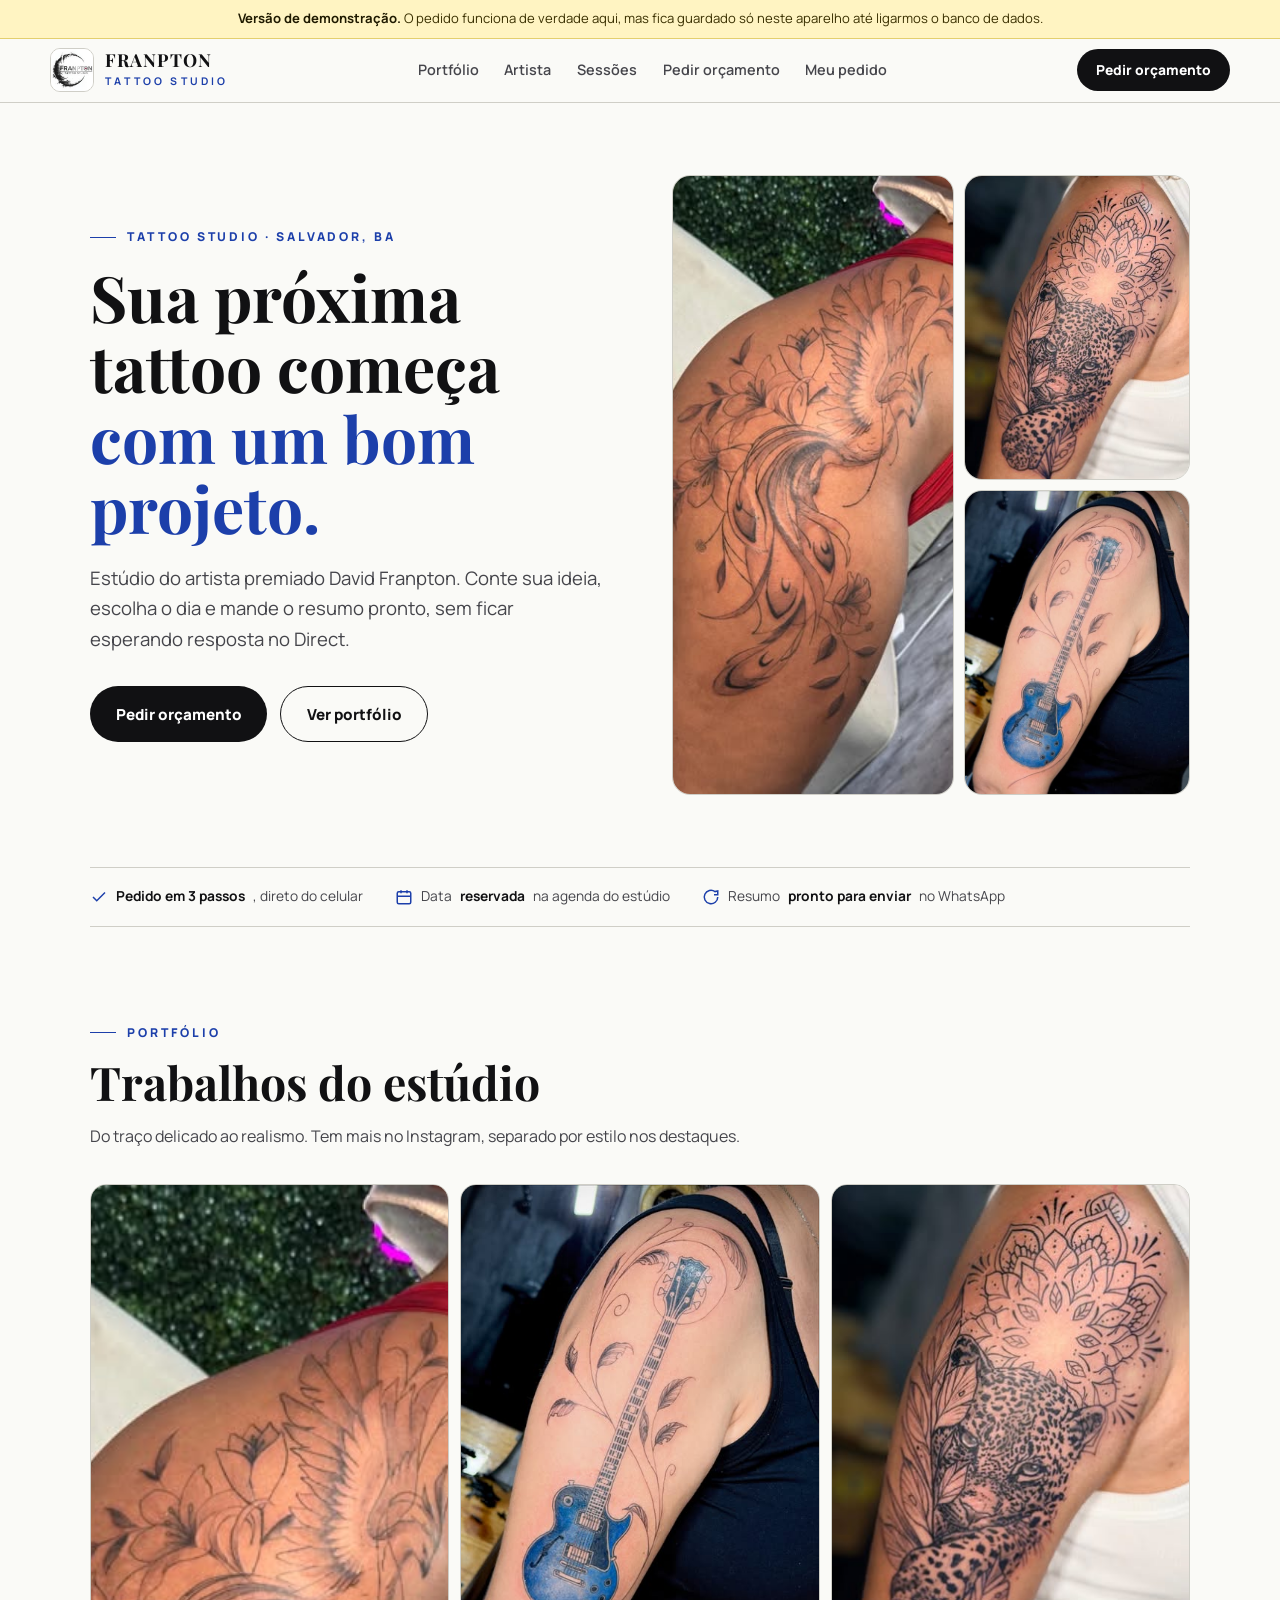
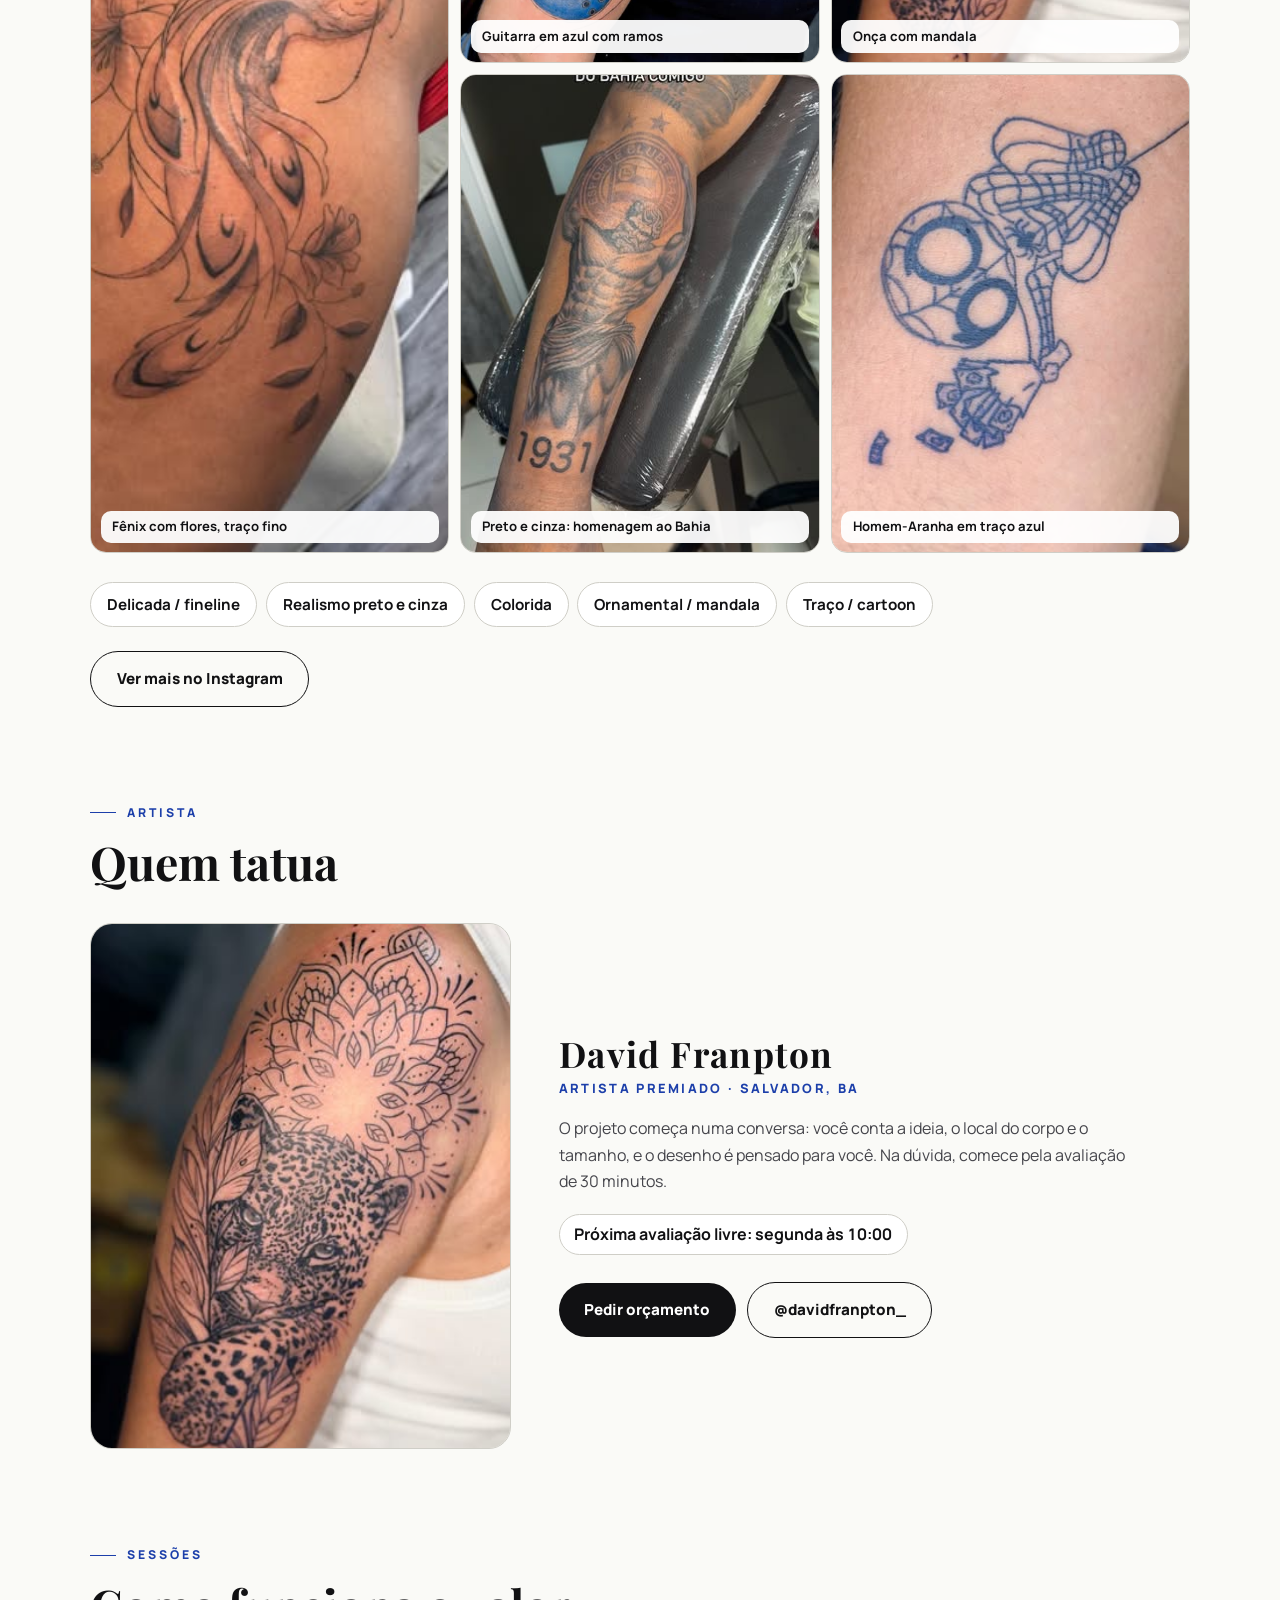
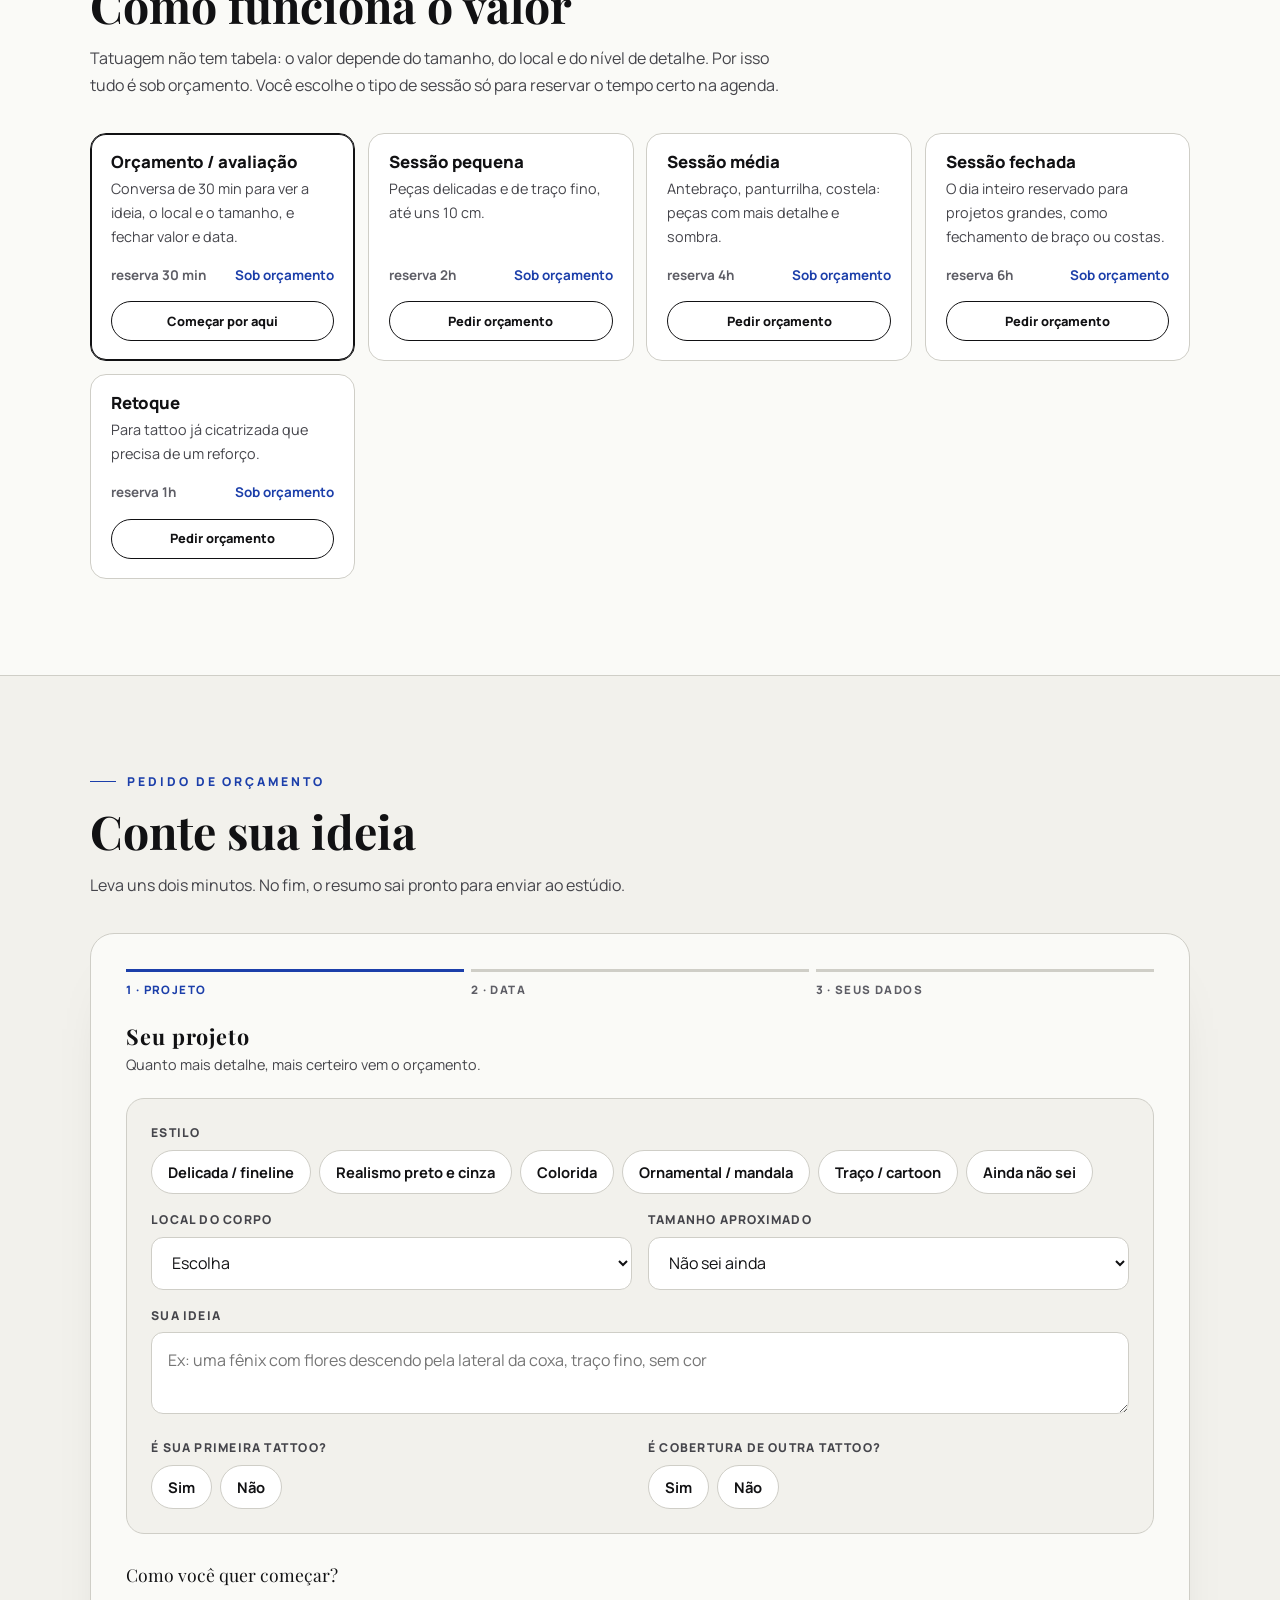
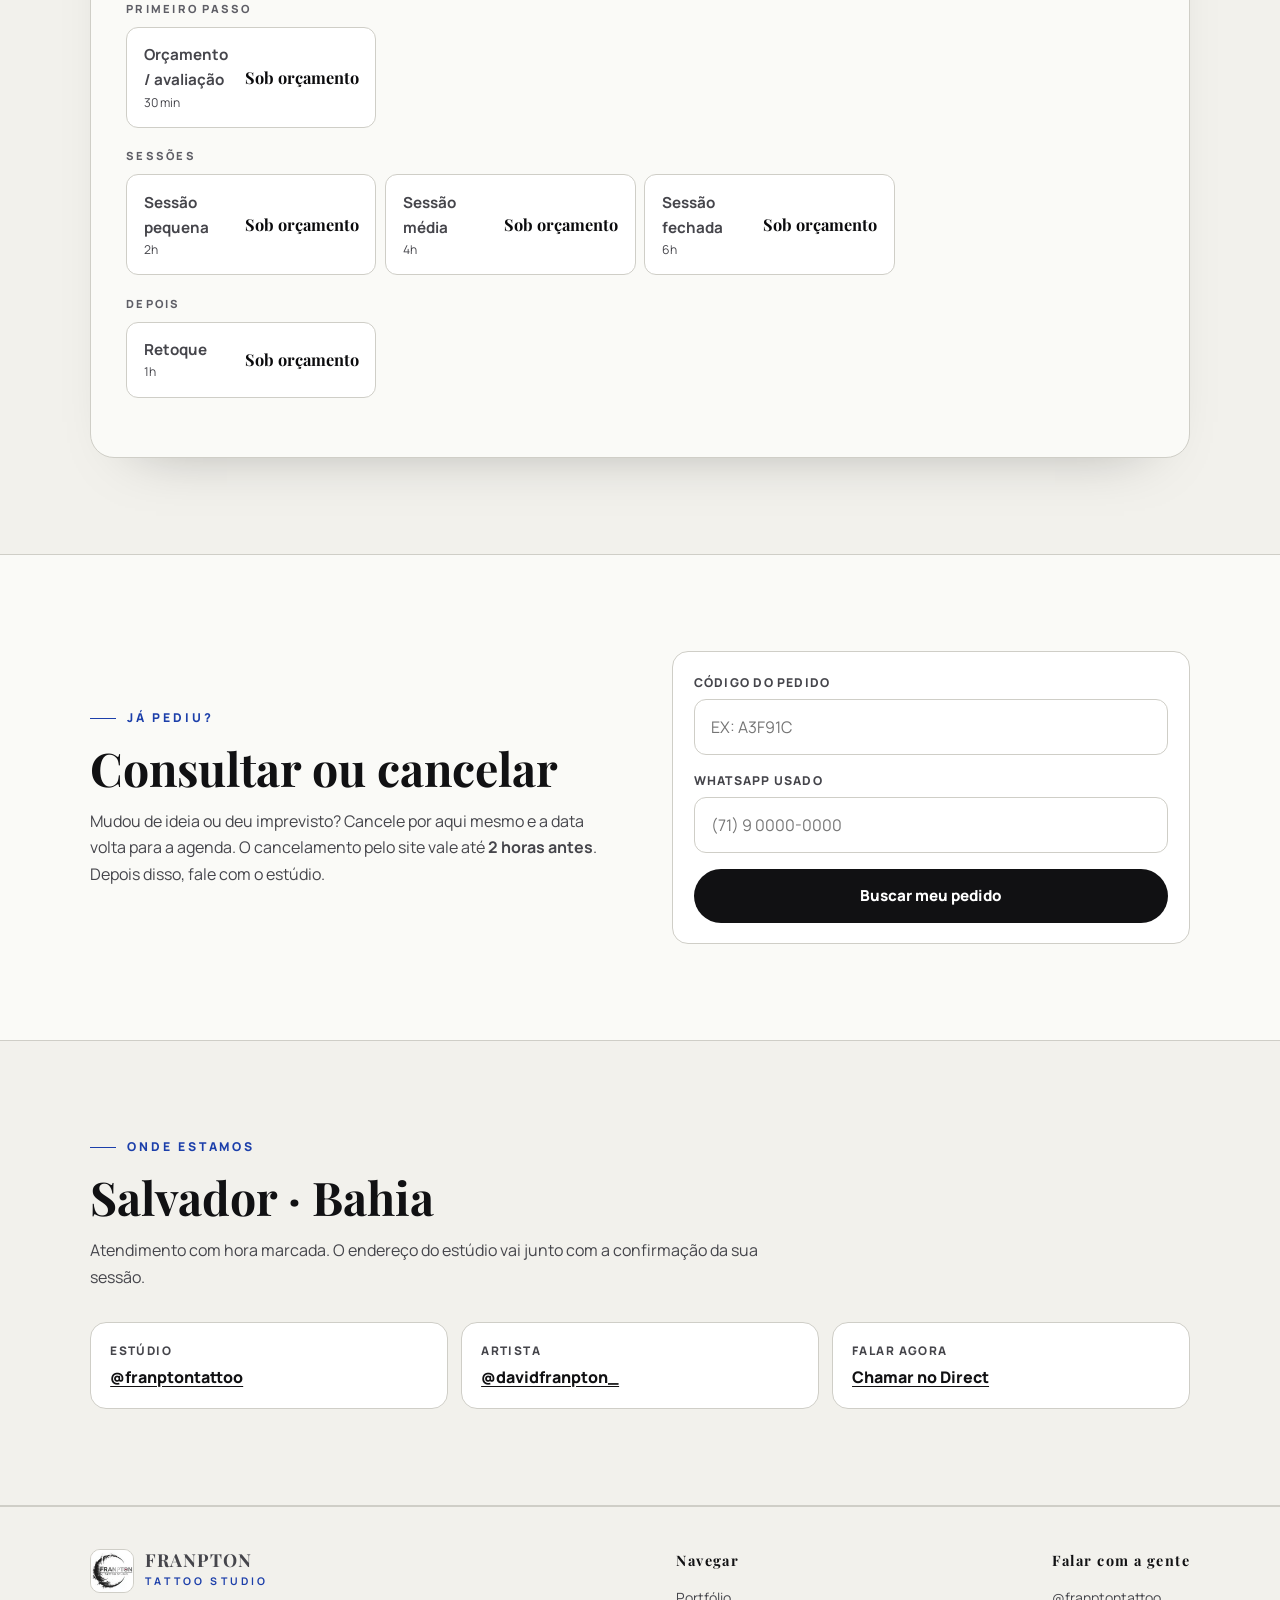
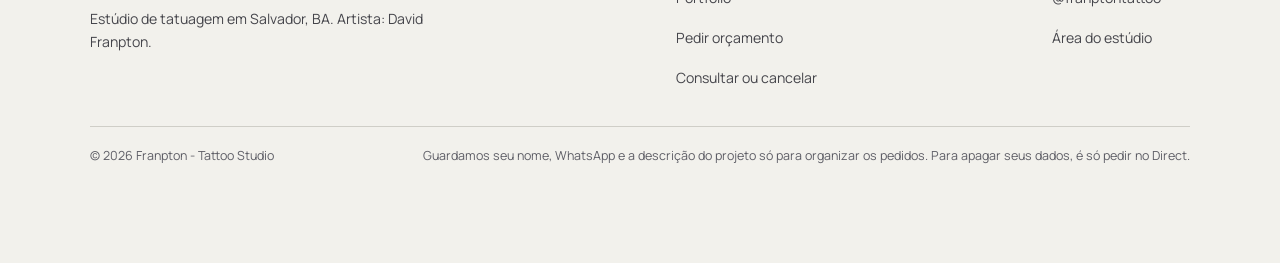
==== index.html @ f62353e3 "Atualiza o site" ====
<!DOCTYPE html>
<html lang="pt-BR">
<head>
<meta charset="UTF-8">
<meta name="viewport" content="width=device-width, initial-scale=1.0">
<title>Franpton - Tattoo Studio · Peça seu orçamento em Salvador</title>
<meta name="description" content="Estúdio de tatuagem em Salvador, BA, do artista premiado David Franpton. Veja o portfólio, conte sua ideia e reserve a data da sua sessão ou avaliação.">
<meta name="theme-color" content="#FAFAF7">
<link rel="icon" href="fotos/perfil.jpg">

<meta property="og:type" content="website">
<meta property="og:title" content="Franpton - Tattoo Studio · Peça seu orçamento">
<meta property="og:description" content="Conte sua ideia, escolha o dia e receba o resumo pronto no WhatsApp.">
<meta property="og:image" content="fotos/post-1.jpg">
<meta property="og:locale" content="pt_BR">
<meta name="twitter:card" content="summary_large_image">

<link rel="preconnect" href="https://fonts.googleapis.com">
<link rel="preconnect" href="https://fonts.gstatic.com" crossorigin>
<link href="https://fonts.googleapis.com/css2?family=Playfair+Display:wght@600;700&family=Manrope:wght@400;500;600;700;800&display=swap" rel="stylesheet">
<link rel="stylesheet" href="assets/estilo.css?v=20260923223217">

<script type="application/ld+json">
{
  "@context":"https://schema.org",
  "@type":"TattooParlor",
  "name":"Franpton - Tattoo Studio",
  "image":"fotos/post-1.jpg",
  "address":{"@type":"PostalAddress","addressLocality":"Salvador","addressRegion":"BA","addressCountry":"BR"},
  "sameAs":["https://www.instagram.com/franptontattoo/","https://www.instagram.com/davidfranpton_/"]
}
</script>
</head>
<body>

<div id="faixa-demo" class="faixa-demo" hidden>
  <b>Versão de demonstração.</b> O pedido funciona de verdade aqui, mas fica guardado só neste aparelho até ligarmos o banco de dados.
</div>

<!-- ================= TOPO ================= -->
<header class="topo">
  <div class="wrap topo-in">
    <a class="marca" href="#" aria-label="Franpton - Tattoo Studio, início">
      <img src="fotos/perfil.jpg" alt="" width="44" height="44">
      <span><b>FRANPTON</b><small>Tattoo Studio</small></span>
    </a>
    <nav class="menu">
      <a href="#portfolio">Portfólio</a>
      <a href="#artista">Artista</a>
      <a href="#sessoes">Sessões</a>
      <a href="#agendar">Pedir orçamento</a>
      <a href="#meu-horario">Meu pedido</a>
    </nav>
    <a class="btn btn-prata" href="#agendar">Pedir orçamento</a>
  </div>
</header>

<!-- ================= CAPA: portfólio na frente ================= -->
<section class="capa capa-tattoo">
  <div class="wrap capa-in">
    <div class="capa-txt">
      <p class="olho">Tattoo Studio · Salvador, BA</p>
      <h1>Sua próxima tattoo começa <span class="prata-texto">com um bom projeto.</span></h1>
      <p class="lead">
        Estúdio do artista premiado David Franpton. Conte sua ideia, escolha o dia
        e mande o resumo pronto, sem ficar esperando resposta no Direct.
      </p>
      <div class="capa-ctas">
        <a class="btn btn-prata" href="#agendar">Pedir orçamento</a>
        <a class="btn btn-linha" href="#portfolio">Ver portfólio</a>
      </div>
    </div>

    <div class="mosaico" aria-label="Trabalhos do estúdio">
      <figure><img src="fotos/post-1.jpg" alt="Fênix com flores em traço fino na lateral da coxa."></figure>
      <figure><img src="fotos/post-4.jpg" style="object-position:50% 40%" alt="Onça com mandala ornamental no braço."></figure>
      <figure><img src="fotos/post-2.jpg" style="object-position:50% 45%" alt="Guitarra azul com ramos em traço fino no braço."></figure>
    </div>
  </div>
</section>

<div class="wrap">
  <div class="selos">
    <span><svg width="18" height="18" viewBox="0 0 24 24" fill="none" stroke="currentColor" stroke-width="2"><path d="M20 6 9 17l-5-5"/></svg><b>Pedido em 3 passos</b>, direto do celular</span>
    <span><svg width="18" height="18" viewBox="0 0 24 24" fill="none" stroke="currentColor" stroke-width="2"><rect x="3" y="5" width="18" height="16" rx="2"/><path d="M8 3v4M16 3v4M3 11h18"/></svg>Data <b>reservada</b> na agenda do estúdio</span>
    <span><svg width="18" height="18" viewBox="0 0 24 24" fill="none" stroke="currentColor" stroke-width="2"><path d="M21 12a9 9 0 1 1-3.6-7.2L21 4v5h-5"/></svg>Resumo <b>pronto para enviar</b> no WhatsApp</span>
  </div>
</div>

<!-- ================= PORTFÓLIO ================= -->
<section class="secao" id="portfolio">
  <div class="wrap">
    <p class="olho">Portfólio</p>
    <h2>Trabalhos do estúdio</h2>
    <p class="sub">Do traço delicado ao realismo. Tem mais no Instagram, separado por estilo nos destaques.</p>
    <div class="portfolio">
      <figure class="grande"><img src="fotos/post-1.jpg" loading="lazy" alt="Fênix com flores em traço fino na lateral da coxa."><figcaption>Fênix com flores, traço fino</figcaption></figure>
      <figure><img src="fotos/post-2.jpg" loading="lazy" alt="Guitarra azul com ramos em traço fino no braço."><figcaption>Guitarra em azul com ramos</figcaption></figure>
      <figure><img src="fotos/post-4.jpg" loading="lazy" alt="Onça com mandala ornamental no braço."><figcaption>Onça com mandala</figcaption></figure>
      <figure><img src="fotos/post-3.jpg" loading="lazy" style="object-position:50% 70%" alt="Tatuagem em preto e cinza em homenagem ao Esporte Clube Bahia no antebraço."><figcaption>Preto e cinza: homenagem ao Bahia</figcaption></figure>
      <figure><img src="fotos/post-5.jpg" loading="lazy" alt="Homem-Aranha em traço azul."><figcaption>Homem-Aranha em traço azul</figcaption></figure>
    </div>
    <div class="estilos" id="lista-estilos"></div>
    <div class="acoes">
      <a class="btn btn-linha" href="https://www.instagram.com/franptontattoo/" target="_blank" rel="noopener">Ver mais no Instagram</a>
    </div>
  </div>
</section>

<!-- ================= ARTISTA ================= -->
<section class="secao" id="artista" style="padding-top:0">
  <div class="wrap">
    <p class="olho">Artista</p>
    <h2>Quem tatua</h2>
    <div class="artista">
      <figure class="artista-foto"><img src="fotos/post-4.jpg" loading="lazy" style="object-position:50% 45%" alt="Trabalho de David Franpton: onça com mandala."></figure>
      <div>
        <h3>David Franpton</h3>
        <p class="cargo">Artista premiado · Salvador, BA</p>
        <p>
          O projeto começa numa conversa: você conta a ideia, o local do corpo e o tamanho,
          e o desenho é pensado para você. Na dúvida, comece pela avaliação de 30 minutos.
        </p>
        <span class="livre" id="livre-avaliacao">Vendo a agenda…</span>
        <div class="acoes">
          <a class="btn btn-prata" href="#agendar">Pedir orçamento</a>
          <a class="btn btn-linha" href="https://www.instagram.com/davidfranpton_/" target="_blank" rel="noopener">@davidfranpton_</a>
        </div>
      </div>
    </div>
  </div>
</section>

<!-- ================= SESSÕES ================= -->
<section class="secao" id="sessoes" style="padding-top:0">
  <div class="wrap">
    <p class="olho">Sessões</p>
    <h2>Como funciona o valor</h2>
    <p class="sub">
      Tatuagem não tem tabela: o valor depende do tamanho, do local e do nível de detalhe.
      Por isso tudo é sob orçamento. Você escolhe o tipo de sessão só para reservar o tempo certo na agenda.
    </p>
    <div class="tipos" id="tipos"><div class="carregando">Carregando…</div></div>
  </div>
</section>

<!-- ================= PEDIDO ================= -->
<section class="secao agendar" id="agendar">
  <div class="wrap">
    <p class="olho">Pedido de orçamento</p>
    <h2>Conte sua ideia</h2>
    <p class="sub">Leva uns dois minutos. No fim, o resumo sai pronto para enviar ao estúdio.</p>

    <div class="painel" id="agendar-app">

      <div class="passos" id="passos">
        <div class="passo" data-estado="atual">1 · Artista</div>
        <div class="passo" data-estado="aberto">2 · Projeto</div>
        <div class="passo" data-estado="aberto">3 · Data</div>
        <div class="passo" data-estado="aberto">4 · Seus dados</div>
      </div>

      <div class="escolhas" id="escolhas" hidden></div>

      <!-- 1 (some sozinha: o estúdio tem um artista) -->
      <div class="etapa" data-etapa="1" data-ativa>
        <h3>Com quem você quer tatuar?</h3>
        <div class="lista-barbeiros" id="lista-barbeiros"></div>
      </div>

      <!-- 2 -->
      <div class="etapa" data-etapa="2">
        <h3>Seu projeto</h3>
        <p class="dica">Quanto mais detalhe, mais certeiro vem o orçamento.</p>

        <div class="projeto" id="projeto">
          <div class="campos">
            <div id="pj-estilo-box">
              <span class="rotulo-campo">Estilo</span>
              <div class="chips" id="pj-estilo" role="group" aria-label="Estilo"></div>
            </div>
            <div class="campos-2">
              <div class="campo">
                <label for="pj-local">Local do corpo</label>
                <select id="pj-local">
                  <option value="">Escolha</option>
                  <option>Antebraço</option><option>Braço</option><option>Ombro</option>
                  <option>Mão / dedos</option><option>Costas</option><option>Costela</option>
                  <option>Peito</option><option>Barriga</option><option>Coxa</option>
                  <option>Perna / panturrilha</option><option>Pé / tornozelo</option>
                  <option>Pescoço / nuca</option><option>Outro</option>
                </select>
              </div>
              <div class="campo">
                <label for="pj-tamanho">Tamanho aproximado</label>
                <select id="pj-tamanho">
                  <option value="">Não sei ainda</option>
                  <option>Até 5 cm</option><option>5 a 10 cm</option><option>10 a 20 cm</option>
                  <option>Mais de 20 cm</option><option>Fechamento (braço, perna ou costas)</option>
                </select>
              </div>
            </div>
            <div class="campo">
              <label for="pj-ideia">Sua ideia</label>
              <textarea id="pj-ideia" maxlength="600" placeholder="Ex: uma fênix com flores descendo pela lateral da coxa, traço fino, sem cor"></textarea>
            </div>
            <div class="campos-2">
              <div>
                <span class="rotulo-campo">É sua primeira tattoo?</span>
                <div class="chips" data-grupo="primeira" data-rotulo="Primeira tattoo"><button type="button" class="chip" aria-pressed="false">Sim</button><button type="button" class="chip" aria-pressed="false">Não</button></div>
              </div>
              <div>
                <span class="rotulo-campo">É cobertura de outra tattoo?</span>
                <div class="chips" data-grupo="cobertura" data-rotulo="Cobertura"><button type="button" class="chip" aria-pressed="false">Sim</button><button type="button" class="chip" aria-pressed="false">Não</button></div>
              </div>
            </div>
          </div>
        </div>

        <p class="passo-titulo">Como você quer começar?</p>
        <div id="msg-projeto"></div>
        <div id="lista-servicos"></div>
        <div class="acoes"><button class="voltar" type="button" data-voltar="1">← Trocar o artista</button></div>
      </div>

      <!-- 3 -->
      <div class="etapa" data-etapa="3">
        <h3>Escolha o dia preferido</h3>
        <p class="dica">O horário marca o começo da sessão. O estúdio confirma tudo com você pelo WhatsApp.</p>
        <div class="fita" id="fita-dias"></div>
        <p class="titulo-dia" id="titulo-dia"></p>
        <div id="caixa-horas"></div>
        <div class="acoes"><button class="voltar" type="button" data-voltar="2">← Voltar ao projeto</button></div>
      </div>

      <!-- 4 -->
      <div class="etapa" data-etapa="4">
        <h3>Quase lá</h3>
        <p class="dica">Só falta saber com quem o estúdio vai falar.</p>
        <div class="resumo" id="resumo"></div>
        <form id="form-cliente" novalidate>
          <div class="campos">
            <div class="campo">
              <label for="cli-nome">Seu nome</label>
              <input id="cli-nome" name="nome" type="text" autocomplete="name" placeholder="Como te chamam" required>
            </div>
            <div class="campo">
              <label for="cli-tel">WhatsApp</label>
              <input id="cli-tel" name="tel" type="tel" inputmode="numeric" autocomplete="tel" placeholder="(71) 9 0000-0000" required>
              <p class="ajuda">Para o estúdio falar com você sobre o orçamento. Não vai para lista de propaganda.</p>
            </div>
            <div class="campo">
              <label for="cli-obs">Referência <span style="text-transform:none;letter-spacing:0;font-weight:500">(opcional)</span></label>
              <textarea id="cli-obs" name="obs" maxlength="240" placeholder="Link de uma imagem de referência, ou algo que o artista precisa saber"></textarea>
            </div>
          </div>
          <div id="msg-form"></div>
          <div class="acoes">
            <button class="btn btn-prata" id="btn-confirmar" type="submit">Enviar pedido</button>
            <button class="voltar" type="button" data-voltar="3">← Trocar o dia</button>
          </div>
        </form>
      </div>

      <!-- 5 -->
      <div class="etapa" data-etapa="5">
        <div class="sucesso">
          <div class="selo-ok" aria-hidden="true">
            <svg width="30" height="30" viewBox="0 0 24 24" fill="none" stroke="currentColor" stroke-width="3" stroke-linecap="round" stroke-linejoin="round"><path d="M20 6 9 17l-5-5"/></svg>
          </div>
          <h3>Pedido enviado</h3>
          <p class="com">com <span id="ok-barbeiro"></span></p>
          <p class="dica" id="ok-linha" style="color:var(--cinza);margin:.4rem 0 1rem"></p>
          <p style="font-size:.76rem;letter-spacing:.16em;text-transform:uppercase;color:var(--cinza);font-weight:800">Seu código</p>
          <div class="codigo" id="ok-codigo"></div>
          <p style="max-width:34rem;margin:0 auto 1.4rem;color:var(--cinza);font-size:.95rem">
            A data fica reservada. Agora mande o resumo para o estúdio: o valor é combinado
            com o artista antes da sessão. Com esse código você consulta ou cancela até 2 horas antes.
          </p>
          <div class="acoes" style="justify-content:center">
            <a class="btn btn-zap" id="ok-zap" target="_blank" rel="noopener">Mandar resumo no WhatsApp</a>
            <button class="btn btn-linha" id="ok-copiar" type="button">Copiar resumo</button>
            <a class="btn btn-linha" id="ok-ics">Salvar no calendário</a>
            <button class="btn btn-linha" id="btn-novo" type="button">Fazer outro pedido</button>
          </div>
          <p class="copiado" id="ok-copiado" aria-live="polite"></p>
        </div>
      </div>

    </div>
  </div>
</section>

<!-- ================= MEU PEDIDO ================= -->
<section class="secao" id="meu-horario">
  <div class="wrap dupla">
    <div>
      <p class="olho">Já pediu?</p>
      <h2>Consultar ou cancelar</h2>
      <p class="sub">
        Mudou de ideia ou deu imprevisto? Cancele por aqui mesmo e a data volta para a agenda.
        O cancelamento pelo site vale até <b>2 horas antes</b>. Depois disso, fale com o estúdio.
      </p>
    </div>
    <div class="cartao">
      <form id="form-consulta">
        <div class="campos">
          <div class="campo">
            <label for="con-codigo">Código do pedido</label>
            <input id="con-codigo" type="text" placeholder="Ex: A3F91C" style="text-transform:uppercase" required>
          </div>
          <div class="campo">
            <label for="con-tel">WhatsApp usado</label>
            <input id="con-tel" type="tel" inputmode="numeric" placeholder="(71) 9 0000-0000" required>
          </div>
          <button class="btn btn-prata btn-bloco" type="submit">Buscar meu pedido</button>
        </div>
      </form>
      <div id="saida-consulta"></div>
    </div>
  </div>
</section>

<!-- ================= CONTATO ================= -->
<section class="secao" id="local" style="background:var(--carvao);border-block:1px solid var(--borda)">
  <div class="wrap">
    <p class="olho">Onde estamos</p>
    <h2>Salvador · Bahia</h2>
    <p class="sub">Atendimento com hora marcada. O endereço do estúdio vai junto com a confirmação da sua sessão.</p>
    <div class="contatos">
      <div class="contato"><b class="rot">Estúdio</b><a href="https://www.instagram.com/franptontattoo/" target="_blank" rel="noopener">@franptontattoo</a></div>
      <div class="contato"><b class="rot">Artista</b><a href="https://www.instagram.com/davidfranpton_/" target="_blank" rel="noopener">@davidfranpton_</a></div>
      <div class="contato"><b class="rot">Falar agora</b><a id="link-contato" href="https://ig.me/m/franptontattoo" target="_blank" rel="noopener">Chamar no Direct</a></div>
    </div>
  </div>
</section>

<!-- ================= RODAPÉ ================= -->
<footer class="rodape">
  <div class="wrap">
    <div class="rodape-in">
      <div style="max-width:22rem">
        <a class="marca" href="#" style="margin-bottom:.9rem">
          <img src="fotos/perfil.jpg" alt="" width="44" height="44">
          <span><b>FRANPTON</b><small>Tattoo Studio</small></span>
        </a>
        <p>Estúdio de tatuagem em Salvador, BA. Artista: David Franpton.</p>
      </div>
      <div>
        <b class="rodape-titulo">Navegar</b>
        <ul class="rodape-links">
          <li><a href="#portfolio">Portfólio</a></li>
          <li><a href="#agendar">Pedir orçamento</a></li>
          <li><a href="#meu-horario">Consultar ou cancelar</a></li>
        </ul>
      </div>
      <div>
        <b class="rodape-titulo">Falar com a gente</b>
        <ul class="rodape-links">
          <li><a href="https://www.instagram.com/franptontattoo/" target="_blank" rel="noopener">@franptontattoo</a></li>
          <li><a href="admin.html">Área do estúdio</a></li>
        </ul>
      </div>
    </div>
    <div class="creditos">
      <span>© <span id="ano"></span> Franpton - Tattoo Studio</span>
      <span>Guardamos seu nome, WhatsApp e a descrição do projeto só para organizar os pedidos. Para apagar seus dados, é só pedir no Direct.</span>
    </div>
  </div>
</footer>

<a class="flutua" href="#agendar">
  <svg width="18" height="18" viewBox="0 0 24 24" fill="none" stroke="currentColor" stroke-width="2"><path d="M12 20h9M16.5 3.5a2.1 2.1 0 0 1 3 3L7 19l-4 1 1-4Z"/></svg>
  Pedir orçamento
</a>

<script src="assets/config.js?v=20260923223217"></script>
<script src="assets/tattoo.js?v=20260923223217"></script>
<script src="assets/agenda.js?v=20260923223217"></script>
</body>
</html>
---- assets/estilo.css ----
/* =====================================================================
   Franpton - Tattoo Studio — folha de estilo
   Paleta tirada da marca: logo em tinta preta aquarelada sobre fundo
   branco. Papel claro, tinta preta e um azul-cobalto tirado dos
   trabalhos coloridos do portfólio. Alto contraste do começo ao fim.
   ===================================================================== */

:root{
  --fundo:      #FAFAF7;
  --grafite:    #FFFFFF;
  --carvao:     #F2F1EC;
  --chumbo:     #E6E5DF;
  --borda:      #CFCEC7;

  --prata:       #1C3FAA;
  --prata-clara: #0B0B0D;
  --prata-fundo: #8E8D86;
  --prata-gradiente: linear-gradient(#111113,#111113);

  --tinta:       #111113;
  --tinta-contra:#FFFFFF;
  --anel:        rgba(28,63,170,.28);
  --legenda:     rgba(255,255,255,.94);
  --legenda-txt: #111113;

  --creme:      #111113;
  --cinza:      #45454B;
  --cinza-fraco:#5E5E66;
  --verde-zap:  #25D366;
  --vermelho:   #B42318;

  --display: 'Playfair Display', Georgia, serif;
  --corpo:   'Manrope', system-ui, sans-serif;

  --raio:  16px;
  --larg:  1180px;
}

*{margin:0;padding:0;box-sizing:border-box}
[hidden]{display:none !important}
html{scroll-behavior:smooth;scroll-padding-top:80px}
body{
  font-family:var(--corpo);
  background:var(--fundo);
  color:var(--creme);
  line-height:1.65;
  overflow-x:clip;
  -webkit-font-smoothing:antialiased;
}
img{display:block;max-width:100%}
a{color:inherit;text-decoration:none}
button{font:inherit;color:inherit;background:none;border:none;cursor:pointer}
:focus-visible{outline:2px solid var(--prata);outline-offset:3px;border-radius:6px}

.wrap{max-width:var(--larg);margin:0 auto;padding:0 clamp(1rem,4vw,2.5rem)}
.secao{padding:clamp(3.5rem,8vw,6rem) 0}

h1,h2,h3,.display{font-family:var(--display);font-weight:700;line-height:1.1;letter-spacing:.02em}
h2{font-size:clamp(1.9rem,4.4vw,2.9rem)}
h3{font-size:1.1rem;letter-spacing:.04em}

.olho{
  font-size:.76rem;font-weight:800;letter-spacing:.24em;text-transform:uppercase;color:var(--prata);
  display:flex;align-items:center;gap:.7rem;margin-bottom:.9rem;
}
.olho::before{content:"";width:26px;height:1px;background:var(--prata);flex:none}
.sub{color:var(--cinza);max-width:44rem;margin-top:.9rem}
.prata-texto{
  background:var(--prata-gradiente);-webkit-background-clip:text;background-clip:text;
  -webkit-text-fill-color:transparent;color:var(--prata);
}

/* ---------- botões ---------- */
.btn{
  display:inline-flex;align-items:center;justify-content:center;gap:.55rem;
  padding:.9rem 1.6rem;border-radius:100px;font-weight:800;font-size:.95rem;min-height:48px;
  transition:transform .15s ease, box-shadow .15s ease, background .15s ease, border-color .15s;
  text-align:center;
}
.btn:active{transform:translateY(1px)}
.btn-prata{background:var(--prata-gradiente);color:#111113;box-shadow:0 8px 26px -12px var(--prata)}
.btn-prata:hover{box-shadow:0 12px 32px -8px var(--prata)}
.btn-linha{border:1px solid var(--borda);color:var(--creme);background:rgba(255,255,255,.02)}
.btn-linha:hover{border-color:var(--prata);color:var(--prata-clara)}
.btn-zap{background:var(--verde-zap);color:#05301A}
.btn-bloco{width:100%}
.btn:disabled{opacity:.45;cursor:not-allowed;transform:none}

/* ---------- topo ---------- */
.topo{
  position:sticky;top:0;z-index:60;
  background:rgba(10,10,11,.86);backdrop-filter:blur(14px);-webkit-backdrop-filter:blur(14px);
  border-bottom:1px solid var(--borda);
}
.topo-in{display:flex;align-items:center;justify-content:space-between;gap:1rem;padding:.6rem 0}
.marca{display:flex;align-items:center;gap:.7rem}
.marca img{width:44px;height:44px;flex:none;border-radius:10px;object-fit:cover;border:1px solid var(--prata-fundo)}
.marca b{font-family:var(--display);font-size:1.12rem;letter-spacing:.12em;line-height:1;display:block}
.marca small{display:block;font-size:.66rem;letter-spacing:.3em;color:var(--prata);text-transform:uppercase;font-weight:700;margin-top:.25rem}
.menu{display:flex;align-items:center;gap:1.6rem}
.menu a{font-size:.9rem;font-weight:600;color:var(--cinza)}
.menu a:hover{color:var(--prata-clara)}
.topo .btn{padding:.6rem 1.2rem;font-size:.86rem;min-height:42px}
@media(max-width:900px){ .menu{display:none} }

/* ---------- capa ---------- */
.capa{position:relative;min-height:min(92vh,800px);display:flex;align-items:center;isolation:isolate;overflow:hidden}
.capa-foto{position:absolute;inset:0;z-index:-2;background:var(--grafite) center 38%/cover no-repeat}
.capa::after{
  content:"";position:absolute;inset:0;z-index:-1;
  background:
    radial-gradient(70% 60% at 12% 35%, rgba(214,218,226,.16), transparent 70%),
    linear-gradient(100deg, rgba(10,10,11,.97) 0%, rgba(10,10,11,.9) 42%, rgba(10,10,11,.45) 100%);
}
.capa-in{padding-block:clamp(3rem,7vw,5rem);width:100%;display:grid;grid-template-columns:1.15fr .85fr;gap:clamp(2rem,5vw,4rem);align-items:center}
.capa-foto{filter:blur(18px) saturate(.8);transform:scale(1.1)}
.capa-quadro{margin:0;border-radius:24px;overflow:hidden;border:1px solid var(--prata-fundo);aspect-ratio:4/5;box-shadow:0 40px 90px -40px #000,0 0 0 8px rgba(214,218,226,.06)}
.capa-quadro img{width:100%;height:100%;object-fit:cover;object-position:50% 45%}
.capa .selo-novo{
  display:inline-flex;align-items:center;gap:.5rem;border:1px solid var(--prata-fundo);
  background:rgba(214,218,226,.08);color:var(--prata-clara);border-radius:100px;
  padding:.35rem .9rem;font-size:.8rem;font-weight:700;letter-spacing:.04em;margin-bottom:1.2rem;
}
.capa h1{font-size:clamp(2.4rem,6.6vw,4.4rem);max-width:15ch}
.capa p.lead{font-size:clamp(1rem,2vw,1.16rem);color:#D6D8DD;max-width:36rem;margin:1.2rem 0 2rem}
.capa-ctas{display:flex;flex-wrap:wrap;gap:.8rem}
.capa-rostos{display:flex;align-items:center;gap:.8rem;margin-top:2.2rem;font-size:.86rem;color:var(--cinza)}
.capa-rostos .pilha{display:flex}
.capa-rostos .pilha img{width:42px;height:42px;border-radius:50%;object-fit:cover;object-position:50% 20%;border:2px solid var(--fundo);margin-left:-10px}
.capa-rostos .pilha img:first-child{margin-left:0}
.capa-rostos b{color:var(--creme)}
@media(max-width:700px){
  .capa::after{background:linear-gradient(180deg, rgba(10,10,11,.55) 0%, rgba(10,10,11,.92) 45%, rgba(10,10,11,.98) 100%)}
  .capa{min-height:auto}
}

@media(max-width:900px){
  .capa-in{grid-template-columns:1fr}
  .capa-quadro{order:-1;aspect-ratio:4/3;max-height:52vh}
}
.selos{display:flex;flex-wrap:wrap;gap:1.2rem 2rem;border-top:1px solid var(--borda);border-bottom:1px solid var(--borda);padding:1.1rem 0;font-size:.86rem;color:var(--cinza)}
.selos span{display:flex;align-items:center;gap:.5rem}
.selos svg{color:var(--prata);flex:none}
.selos b{color:var(--creme);font-weight:700}

/* ---------- equipe ---------- */
.equipe{display:grid;grid-template-columns:repeat(3,1fr);gap:1.1rem;margin-top:2.4rem}
@media(max-width:900px){ .equipe{grid-template-columns:1fr 1fr} }
@media(max-width:560px){ .equipe{grid-template-columns:1fr} }
.membro{
  position:relative;border-radius:20px;overflow:hidden;border:1px solid var(--borda);background:var(--carvao);
  aspect-ratio:4/5;isolation:isolate;
}
.membro img{position:absolute;inset:0;width:100%;height:100%;object-fit:cover;object-position:50% 25%;z-index:-1;transition:transform .5s ease}
.membro:hover img{transform:scale(1.04)}
.membro::after{content:"";position:absolute;inset:0;z-index:-1;background:linear-gradient(180deg,transparent 45%,rgba(10,10,11,.96) 100%)}
.membro-info{position:absolute;left:0;right:0;bottom:0;padding:1.3rem}
.membro-info h3{font-size:1.7rem;letter-spacing:.06em}
.membro-info p{font-size:.8rem;letter-spacing:.2em;text-transform:uppercase;color:var(--prata);font-weight:700;margin:.2rem 0 1rem}
.membro-acoes{display:flex;gap:.5rem;flex-wrap:wrap}
.membro-acoes .btn{padding:.6rem 1.1rem;font-size:.84rem;min-height:44px}

/* ---------- serviços ---------- */
.cardapio-grupo + .cardapio-grupo{margin-top:2rem}
.cardapio-titulo{font-family:var(--display);font-size:1rem;letter-spacing:.14em;color:var(--prata);margin-bottom:.8rem;display:flex;align-items:center;gap:.8rem}
.cardapio-titulo::after{content:"";flex:1;height:1px;background:var(--borda)}
.grade-servicos{display:grid;grid-template-columns:repeat(auto-fill,minmax(270px,1fr));gap:.8rem}
.servico{
  background:var(--grafite);border:1px solid var(--borda);border-radius:var(--raio);
  padding:1.15rem 1.25rem;display:flex;align-items:center;gap:1rem;
  transition:border-color .2s ease, transform .2s ease;
}
.servico:hover{border-color:var(--prata-fundo);transform:translateY(-2px)}
.servico-txt{flex:1;min-width:0}
.servico h3{font-family:var(--corpo);font-size:1rem;font-weight:800;letter-spacing:0}
.servico p{font-size:.84rem;color:var(--cinza);margin-top:.15rem}
.servico .tempo{font-size:.76rem;color:var(--cinza-fraco);margin-top:.35rem;display:flex;align-items:center;gap:.35rem}
.servico-dir{text-align:right;flex:none}
.servico .preco{font-family:var(--display);font-size:1.3rem;color:var(--prata-clara);white-space:nowrap;line-height:1.1}
.servico .preco small{display:block;font-family:var(--corpo);font-size:.66rem;letter-spacing:.08em;color:var(--cinza-fraco);text-transform:uppercase}
.servico .marcar{font-size:.82rem;font-weight:800;color:var(--prata);min-height:40px;display:inline-flex;align-items:center}
.servico .marcar:hover{color:var(--prata-clara)}

/* ---------- agendamento ---------- */
.agendar{background:var(--grafite);border-block:1px solid var(--borda)}
.painel{
  background:var(--fundo);border:1px solid var(--borda);border-radius:24px;
  padding:clamp(1.1rem,3.5vw,2.2rem);margin-top:2.2rem;
  box-shadow:0 30px 80px -40px rgba(0,0,0,.8);
}
.passos{display:grid;grid-auto-flow:column;grid-auto-columns:1fr;gap:.4rem;margin-bottom:1.4rem}
.passo{
  padding:.5rem 0 .2rem;border-top:3px solid var(--borda);
  font-size:.72rem;letter-spacing:.12em;text-transform:uppercase;color:var(--cinza-fraco);font-weight:800;
  transition:color .2s, border-color .2s;
}
.passo[data-estado="atual"]{border-color:var(--prata);color:var(--prata)}
.passo[data-estado="feito"]{border-color:var(--prata-fundo);color:var(--cinza)}
@media(max-width:520px){ .passo{font-size:.7rem;letter-spacing:.02em} }

.escolhas{display:flex;flex-wrap:wrap;gap:.5rem;margin-bottom:1.4rem}
.escolha{
  display:flex;flex-direction:column;align-items:flex-start;text-align:left;
  padding:.45rem .85rem;border-radius:10px;border:1px solid var(--borda);background:var(--grafite);
  font-size:.88rem;font-weight:700;line-height:1.3;
}
.escolha small{font-size:.64rem;letter-spacing:.14em;text-transform:uppercase;color:var(--cinza-fraco);font-weight:800}
.escolha:hover{border-color:var(--prata-fundo)}
.escolha::after{content:"trocar";font-size:.68rem;color:var(--prata);font-weight:700}

.etapa{display:none}
.etapa[data-ativa]{display:block;animation:sobe .25s ease}
@keyframes sobe{from{opacity:0;transform:translateY(6px)}to{opacity:1;transform:none}}
.etapa > h3{font-size:1.35rem;margin-bottom:.3rem}
.etapa > .dica{font-size:.9rem;color:var(--cinza);margin-bottom:1.3rem}

/* escolha de artista (some quando só há um) */
.lista-barbeiros{display:grid;grid-template-columns:repeat(auto-fill,minmax(210px,1fr));gap:.7rem}
.barbeiro-opcao{
  display:flex;align-items:center;gap:.9rem;text-align:left;width:100%;
  padding:.8rem;border-radius:16px;border:1px solid var(--borda);background:var(--grafite);
  transition:border-color .15s, background .15s, transform .15s;
}
.barbeiro-opcao:hover{border-color:var(--prata-fundo);transform:translateY(-1px)}
.barbeiro-opcao[aria-pressed="true"]{border-color:var(--prata);background:rgba(214,218,226,.09)}
.barbeiro-foto{width:64px;height:64px;border-radius:14px;overflow:hidden;flex:none;background:var(--chumbo);display:grid;place-items:center;color:var(--prata)}
.barbeiro-foto img{width:100%;height:100%;object-fit:cover;object-position:50% 22%}
.barbeiro-txt strong{display:block;font-family:var(--display);font-size:1.15rem;letter-spacing:.04em}
.barbeiro-txt span{font-size:.78rem;color:var(--cinza)}
.barbeiro-opcao.qualquer{border-style:dashed}

/* escolha de serviço */
.grupo-servico{font-size:.7rem;letter-spacing:.2em;text-transform:uppercase;color:var(--cinza-fraco);font-weight:800;margin:1.2rem 0 .55rem}
.grupo-servico:first-child{margin-top:0}
.lista-escolha{display:grid;grid-template-columns:repeat(auto-fill,minmax(240px,1fr));gap:.55rem}
.opcao{
  text-align:left;width:100%;padding:.9rem 1.05rem;border-radius:12px;min-height:56px;
  border:1px solid var(--borda);background:var(--grafite);
  display:flex;justify-content:space-between;align-items:center;gap:1rem;
  transition:border-color .15s, background .15s;
}
.opcao:hover{border-color:var(--prata-fundo)}
.opcao[aria-pressed="true"]{border-color:var(--prata);background:rgba(214,218,226,.09)}
.opcao strong{display:block;font-weight:700;font-size:.95rem}
.opcao span{font-size:.76rem;color:var(--cinza)}
.opcao .val{font-family:var(--display);font-size:1.02rem;font-weight:700;color:var(--prata-clara);white-space:nowrap;text-align:right}

/* fita de dias */
.fita{display:flex;gap:.5rem;overflow-x:auto;padding-bottom:.7rem;scroll-snap-type:x proximity;margin-bottom:1rem}
.fita::-webkit-scrollbar{height:5px}
.fita::-webkit-scrollbar-thumb{background:var(--borda);border-radius:9px}
.dia{
  flex:none;width:70px;padding:.7rem .3rem;border-radius:14px;text-align:center;
  border:1px solid var(--borda);background:var(--grafite);scroll-snap-align:start;
  transition:border-color .15s, background .15s;
}
.dia:hover:not(:disabled){border-color:var(--prata-fundo)}
.dia[aria-pressed="true"]{border-color:var(--prata);background:var(--prata-gradiente);color:#111113}
.dia[aria-pressed="true"] .sem,.dia[aria-pressed="true"] .mes{color:#2A2B30}
.dia:disabled{opacity:.3;cursor:not-allowed}
.dia:disabled .num{text-decoration:line-through}
.dia .sem{display:block;font-size:.66rem;letter-spacing:.1em;text-transform:uppercase;color:var(--cinza);font-weight:800}
.dia .num{display:block;font-family:var(--display);font-weight:700;font-size:1.45rem;line-height:1.15}
.dia .mes{display:block;font-size:.64rem;color:var(--cinza-fraco);text-transform:uppercase;letter-spacing:.08em;font-weight:700}
.titulo-dia{font-size:.9rem;color:var(--cinza);margin-bottom:1rem}
.titulo-dia:first-letter{text-transform:uppercase}

/* grade de horários */
.blocos-hora + .blocos-hora{margin-top:1.3rem}
.turno{font-size:.7rem;letter-spacing:.16em;text-transform:uppercase;color:var(--cinza-fraco);font-weight:800;margin-bottom:.55rem}
.grade-horas{display:grid;grid-template-columns:repeat(auto-fill,minmax(78px,1fr));gap:.45rem}
.hora{
  padding:.7rem .3rem;border-radius:10px;border:1px solid var(--borda);min-height:46px;
  background:var(--grafite);font-weight:800;font-size:.98rem;letter-spacing:.02em;font-variant-numeric:tabular-nums;
  transition:border-color .15s, background .15s;
}
.hora:hover{border-color:var(--prata);background:rgba(214,218,226,.1)}

/* formulário */
.campos{display:grid;gap:1rem;max-width:34rem}
.campo label{display:block;font-size:.76rem;letter-spacing:.1em;text-transform:uppercase;color:var(--cinza);font-weight:800;margin-bottom:.4rem}
.campo input,.campo textarea,.campo select{
  width:100%;padding:.85rem 1rem;border-radius:12px;font:inherit;font-size:1rem;
  background:var(--grafite);border:1px solid var(--borda);color:var(--creme);
}
.campo input:focus,.campo textarea:focus,.campo select:focus{outline:none;border-color:var(--prata)}
.campo textarea{resize:vertical;min-height:80px}
.campo .ajuda{font-size:.76rem;color:var(--cinza-fraco);margin-top:.35rem}

.resumo{
  background:var(--grafite);border:1px solid var(--borda);border-left:3px solid var(--prata);
  border-radius:12px;padding:1.1rem 1.25rem;margin-bottom:1.5rem;
}
.resumo dl{display:grid;grid-template-columns:auto 1fr;gap:.4rem 1.2rem;font-size:.92rem}
.resumo dt{color:var(--cinza-fraco);font-size:.74rem;letter-spacing:.1em;text-transform:uppercase;align-self:center;font-weight:800}
.resumo dd{font-weight:700}
.resumo .total{color:var(--prata-clara);font-family:var(--display);font-size:1.25rem}

.acoes{display:flex;gap:.7rem;flex-wrap:wrap;margin-top:1.5rem;align-items:center}
.voltar{font-size:.88rem;color:var(--cinza);display:inline-flex;align-items:center;gap:.4rem;min-height:44px;font-weight:600}
.voltar:hover{color:var(--prata-clara)}

/* avisos */
.aviso{padding:.85rem 1.1rem;border-radius:12px;font-size:.9rem;margin:1rem 0;border:1px solid}
.aviso-erro{background:rgba(224,101,96,.1);border-color:rgba(224,101,96,.45);color:#F6BDBA}
.aviso-ok{background:rgba(37,211,102,.08);border-color:rgba(37,211,102,.35);color:#A9EBC4}
.aviso-neutro{background:var(--grafite);border-color:var(--borda);color:var(--cinza)}
.vazio{text-align:center;padding:2.2rem 1rem;color:var(--cinza)}
.vazio b{display:block;font-family:var(--display);font-size:1.15rem;color:var(--creme);margin-bottom:.35rem}
.carregando{color:var(--cinza-fraco);font-size:.9rem;padding:1.2rem 0}

/* sucesso */
.sucesso{text-align:center;padding:1rem 0}
.selo-ok{
  width:68px;height:68px;border-radius:50%;margin:0 auto 1.1rem;
  display:grid;place-items:center;background:var(--prata-gradiente);color:#111113;
}
.sucesso h3{font-size:1.6rem}
.sucesso .com{color:var(--prata-clara);font-weight:700;margin-top:.3rem}
.codigo{
  display:inline-block;font-family:var(--display);font-size:2rem;font-weight:700;letter-spacing:.28em;
  padding:.5rem 1rem .5rem 1.28rem;border:1px dashed var(--prata-fundo);border-radius:12px;
  color:var(--prata-clara);margin:.4rem 0 1rem;
}

/* faixa demo */
.faixa-demo{
  background:repeating-linear-gradient(45deg,#1A1A1D 0 12px,#121214 12px 24px);
  border-bottom:1px solid var(--prata-fundo);color:var(--prata-clara);
  font-size:.82rem;text-align:center;padding:.5rem 1rem;
}
.faixa-demo b{color:#fff}

/* ---------- o estúdio ---------- */
.dupla{display:grid;grid-template-columns:1fr 1fr;gap:clamp(1.5rem,5vw,4rem);align-items:center}
@media(max-width:840px){ .dupla{grid-template-columns:1fr} }
.moldura{position:relative;border-radius:20px;overflow:hidden;border:1px solid var(--borda);aspect-ratio:4/5;background:var(--carvao)}
.moldura img{width:100%;height:100%;object-fit:cover}
.citacao{font-family:var(--display);font-size:clamp(1.25rem,2.6vw,1.7rem);line-height:1.35;color:var(--creme);margin:1.4rem 0}
.citacao span{color:var(--prata)}
.numeros{display:grid;grid-template-columns:repeat(3,1fr);gap:.6rem;margin:1.6rem 0}
.numero{background:var(--grafite);border:1px solid var(--borda);border-radius:12px;padding:.9rem 1rem}
.numero b{display:block;font-family:var(--display);font-size:1.7rem;line-height:1;color:var(--prata-clara)}
.numero span{display:block;font-size:.7rem;letter-spacing:.1em;text-transform:uppercase;color:var(--cinza);margin-top:.35rem;font-weight:700}

/* ---------- galeria ---------- */
.galeria{display:grid;grid-template-columns:2fr 1fr 1fr;grid-template-rows:repeat(2,minmax(180px,260px));gap:.7rem;margin-top:2.2rem}
.galeria figure{border-radius:16px;overflow:hidden;border:1px solid var(--borda);background:var(--carvao);position:relative;margin:0}
.galeria figure:first-child{grid-row:span 2}
.galeria img{width:100%;height:100%;object-fit:cover;transition:transform .5s ease}
.galeria figure:hover img{transform:scale(1.04)}
.galeria figcaption{position:absolute;left:.7rem;bottom:.7rem;font-size:.74rem;font-weight:700;background:rgba(10,10,11,.8);padding:.25rem .6rem;border-radius:100px}
@media(max-width:700px){
  .galeria{grid-template-columns:1fr 1fr;grid-template-rows:none}
  .galeria figure{aspect-ratio:1}
  .galeria figure:first-child{grid-column:span 2;grid-row:auto;aspect-ratio:4/3}
}

/* ---------- local ---------- */
.tabela-horario{width:100%;border-collapse:collapse;font-size:.94rem;margin-top:.6rem}
.tabela-horario td{padding:.6rem 0;border-bottom:1px solid var(--borda)}
.tabela-horario td:first-child{color:var(--cinza);width:7rem}
.tabela-horario td:last-child{text-align:right;font-weight:700}
.tabela-horario tr[data-hoje] td{color:var(--prata-clara)}
.tabela-horario tr[data-hoje] td:first-child::before{content:"● ";font-size:.7em;vertical-align:middle}

.mapa{border-radius:18px;overflow:hidden;border:1px solid var(--borda);aspect-ratio:16/12;background:var(--carvao)}
.mapa iframe{width:100%;height:100%;border:0;filter:grayscale(.3) contrast(1.05)}
.info-local{display:grid;gap:1.2rem}
.info-item{display:flex;gap:.85rem;align-items:flex-start}
.info-item svg{flex:none;margin-top:.2rem;color:var(--prata)}
.info-item b.rot{display:block;font-size:.74rem;letter-spacing:.12em;text-transform:uppercase;color:var(--cinza);font-weight:800;margin-bottom:.15rem}

.cartao{background:var(--grafite);border:1px solid var(--borda);border-radius:var(--raio);padding:1.3rem}

/* ---------- rodapé ---------- */
.rodape{border-top:1px solid var(--borda);padding:2.6rem 0 6rem;font-size:.88rem;color:var(--cinza);background:#060607}
.rodape-in{display:flex;flex-wrap:wrap;gap:1.8rem;justify-content:space-between;align-items:flex-start}
.rodape a:hover{color:var(--prata-clara)}
.rodape-titulo{color:var(--creme);font-family:var(--display);letter-spacing:.1em;font-size:.9rem}
.rodape-links{list-style:none;margin-top:.3rem}
.rodape-links a{display:flex;align-items:center;min-height:40px}
.creditos{font-size:.78rem;color:var(--cinza-fraco);margin-top:1.8rem;padding-top:1.2rem;border-top:1px solid var(--borda);display:flex;flex-wrap:wrap;gap:.6rem;justify-content:space-between}

/* botão flutuante */
.flutua{
  position:fixed;right:1rem;bottom:1rem;z-index:70;
  display:flex;align-items:center;gap:.5rem;padding:.85rem 1.25rem;border-radius:100px;min-height:50px;
  background:var(--prata-gradiente);color:#111113;font-weight:800;font-size:.94rem;
  box-shadow:0 10px 30px -8px rgba(0,0,0,.8);
}
@media(min-width:901px){ .flutua{display:none} }

/* ---------- painel de pedidos ---------- */
.agenda-item{display:flex;gap:1rem;align-items:flex-start;padding:1rem 0;border-bottom:1px solid var(--borda)}
.agenda-item:last-child{border-bottom:0}
.agenda-hora{font-family:var(--display);font-weight:700;font-size:1.2rem;color:var(--prata-clara);width:5.6rem;flex:none;line-height:1.2}
.agenda-hora small{display:block;font-family:var(--corpo);font-size:.7rem;color:var(--cinza-fraco);letter-spacing:.04em;font-weight:600}
.agenda-corpo{flex:1;min-width:0}
.agenda-corpo strong{display:block}
.agenda-corpo span{font-size:.86rem;color:var(--cinza)}
.tag{display:inline-block;font-size:.68rem;letter-spacing:.1em;text-transform:uppercase;font-weight:800;padding:.2rem .55rem;border-radius:6px}
.tag-ok{background:rgba(37,211,102,.14);color:#8FE0B2}
.tag-off{background:rgba(224,101,96,.16);color:#F6BDBA}
.tag-fim{background:var(--chumbo);color:var(--cinza)}
.tag-barbeiro{background:rgba(214,218,226,.14);color:var(--prata-clara)}
.mini{font-size:.8rem;padding:.45rem .9rem;min-height:40px}
.metricas{display:grid;grid-template-columns:repeat(auto-fit,minmax(140px,1fr));gap:.7rem;margin-bottom:1.4rem}
.metrica{background:var(--grafite);border:1px solid var(--borda);border-radius:12px;padding:.9rem 1.1rem}
.metrica b{display:block;font-family:var(--display);font-size:1.6rem;color:var(--prata-clara);line-height:1.1}
.metrica span{font-size:.7rem;letter-spacing:.12em;text-transform:uppercase;color:var(--cinza);font-weight:800}

@media (prefers-reduced-motion: reduce){
  *{animation:none !important;transition:none !important;scroll-behavior:auto !important}
}
@media print{
  .topo,.flutua,.acoes,.faixa-demo{display:none}
  body{background:#fff;color:#000}
}

/* =====================================================================
   v2 — site como ferramenta: agenda na capa, próximo horário livre,
   status e cards de artista com a vaga mais cedo.
   ===================================================================== */

/* iniciais no lugar da foto (artista sem foto cadastrada) */
.iniciais{
  display:grid;place-items:center;width:100%;height:100%;
  font-family:var(--display);font-weight:700;letter-spacing:.06em;color:var(--prata-clara);
  background:radial-gradient(120% 120% at 30% 20%, var(--chumbo), var(--grafite));
}
.barbeiro-foto .iniciais{font-size:1.3rem}
.filtro button .iniciais{width:34px;height:34px;border-radius:50%;font-size:.8rem}

/* status (aberto / fechado) */
.status{
  display:inline-flex;align-items:center;gap:.5rem;padding:.35rem .85rem;border-radius:100px;
  font-size:.8rem;font-weight:700;border:1px solid var(--borda);background:rgba(255,255,255,.03);color:var(--cinza);
}
.status::before{content:"";width:8px;height:8px;border-radius:50%;background:var(--cinza-fraco);flex:none}
.status[data-aberto]{color:#BFF0D2;border-color:rgba(37,211,102,.35)}
.status[data-aberto]::before{background:var(--verde-zap);box-shadow:0 0 0 4px rgba(37,211,102,.18)}
.topo .status{display:none}
@media(min-width:1100px){ .topo .status{display:inline-flex} }

/* capa-ferramenta */
.capa-agenda{min-height:auto}
.capa-agenda .capa-in{grid-template-columns:1.1fr .9fr;padding-block:clamp(2.2rem,6vw,4.5rem)}
.capa-agenda h1{font-size:clamp(2.2rem,5.6vw,3.8rem);max-width:14ch;margin-top:1rem}
.capa-agenda .lead{margin:1rem 0 1.6rem}
.rotulo{font-size:.72rem;font-weight:800;letter-spacing:.18em;text-transform:uppercase;color:var(--cinza-fraco);margin-bottom:.6rem}

.atalhos{display:grid;grid-template-columns:repeat(2,minmax(0,1fr));gap:.55rem;max-width:34rem}
.atalho{
  display:flex;align-items:center;gap:.7rem;text-align:left;padding:.55rem .7rem;border-radius:14px;
  border:1px solid var(--borda);background:rgba(19,19,21,.82);min-height:62px;
  transition:border-color .15s, transform .15s, background .15s;
}
.atalho:hover{border-color:var(--prata);transform:translateY(-1px);background:var(--grafite)}
.atalho .av{width:42px;height:42px;border-radius:11px;overflow:hidden;flex:none;background:var(--chumbo);display:grid;place-items:center;color:var(--prata)}
.atalho .av img{width:100%;height:100%;object-fit:cover;object-position:50% 25%}
.atalho .av .iniciais{font-size:.95rem}
.atalho b{display:block;font-size:.95rem;line-height:1.2}
.atalho small{display:block;font-size:.76rem;color:var(--cinza);margin-top:.1rem;font-variant-numeric:tabular-nums}
.atalho.qualquer{border-style:dashed}
.capa-rodape{display:flex;flex-wrap:wrap;gap:.4rem 1.2rem;margin-top:1.4rem;font-size:.85rem;color:var(--cinza)}
.capa-rodape b{color:var(--creme)}
@media(max-width:420px){ .atalhos{grid-template-columns:1fr} }

/* cartão "próximo horário livre" */
.proximo{
  position:relative;border-radius:24px;overflow:hidden;border:1px solid var(--prata-fundo);
  min-height:420px;display:flex;flex-direction:column;justify-content:flex-end;isolation:isolate;
  box-shadow:0 40px 90px -40px #000,0 0 0 8px rgba(214,218,226,.04);
}
.proximo > img{position:absolute;inset:0;width:100%;height:100%;object-fit:cover;object-position:50% 62%;z-index:-2}
.proximo::after{content:"";position:absolute;inset:0;z-index:-1;background:linear-gradient(180deg,rgba(10,10,11,.1) 0%,rgba(10,10,11,.55) 40%,rgba(10,10,11,.96) 78%)}
.proximo-in{padding:1.5rem}
.proximo .rotulo{color:var(--prata)}
.proximo-quando{font-family:var(--display);font-size:clamp(1.9rem,4vw,2.5rem);line-height:1.05;font-variant-numeric:tabular-nums}
.proximo-com{color:var(--cinza);margin:.35rem 0 1.1rem;font-size:.95rem}
.proximo-com b{color:var(--creme)}
.proximo .acoes{margin-top:0}
.proximo .btn-bloco{width:auto;flex:1}
@media(max-width:900px){ .proximo{min-height:340px;order:0} .capa-agenda .capa-in{grid-template-columns:1fr} }

/* equipe v2 */
.equipe-v2 .membro-info .livre{
  display:inline-flex;align-items:center;gap:.4rem;font-size:.82rem;font-weight:700;color:var(--prata-clara);
  background:rgba(10,10,11,.72);border:1px solid var(--borda);border-radius:100px;padding:.25rem .7rem;margin:.1rem 0 .9rem;
  font-variant-numeric:tabular-nums;
}
.membro.sem-foto .iniciais{position:absolute;inset:0;z-index:-1;font-size:4.2rem;padding-bottom:4rem}

/* serviço assinatura */
.assinatura{
  display:grid;grid-template-columns:1fr auto;gap:1.2rem;align-items:center;
  padding:1.4rem 1.5rem;border-radius:20px;margin-bottom:1.6rem;
  border:1px solid var(--prata-fundo);
  background:linear-gradient(120deg,rgba(214,218,226,.08),rgba(214,218,226,0) 60%),var(--grafite);
}
.assinatura h3{font-size:1.45rem}
.assinatura p{color:var(--cinza);margin-top:.35rem;max-width:46rem}
.assinatura .meta{display:flex;gap:1rem;align-items:center;margin-top:.7rem;font-size:.85rem;color:var(--cinza-fraco)}
.assinatura .preco{font-family:var(--display);font-size:1.9rem;color:var(--prata-clara);white-space:nowrap}
@media(max-width:640px){ .assinatura{grid-template-columns:1fr} }

/* faixa de fotos */
.faixa-fotos{display:grid;grid-template-columns:1.4fr 1fr 1fr 1fr;gap:.6rem;margin-top:2rem}
.faixa-fotos figure{margin:0;border-radius:16px;overflow:hidden;border:1px solid var(--borda);aspect-ratio:3/4;background:var(--carvao)}
.faixa-fotos img{width:100%;height:100%;object-fit:cover}
@media(max-width:700px){ .faixa-fotos{grid-template-columns:1fr 1fr} }

.aviso-chegada{
  display:flex;gap:.8rem;align-items:flex-start;padding:1rem 1.1rem;border-radius:14px;
  background:var(--grafite);border:1px dashed var(--prata-fundo);font-size:.92rem;color:var(--cinza);margin-top:1.4rem
}
.aviso-chegada b{color:var(--creme)}
.aviso-chegada svg{flex:none;color:var(--prata);margin-top:.15rem}

/* ---------- tema claro: troca os tons escuros fixos da base ---------- */
.topo{background:rgba(250,250,247,.94)}
.marca img{border-color:var(--borda);background:#fff}
.marca b{letter-spacing:.06em}
.capa::after{background:none}
.capa p.lead{color:var(--cinza)}
.btn-linha{border:1.5px solid var(--creme);background:transparent}
.btn-linha:hover{border-color:var(--prata);color:var(--prata)}
.btn-zap{color:#04220F}
.faixa-demo{background:#FFF4C2;border-bottom:1px solid #E3CF6E;color:#3A3000}
.faixa-demo b{color:#1F1A00}
.rodape{background:#F2F1EC}
.aviso-erro{background:#FDECEA;border-color:#E9A39C;color:#7A1A10}
.aviso-ok{background:#E8F7EE;border-color:#8FD3AA;color:#0E4D29}
.tag-ok{background:#E3F4EA;color:#0E4D29}
.tag-off{background:#FBE7E5;color:#7A1A10}
.tag-barbeiro{background:#E6EBF8;color:#1C3FAA}
.opcao[aria-pressed="true"],.barbeiro-opcao[aria-pressed="true"]{background:#EEF1FA}
.hora:hover{background:#EEF1FA}
.painel{box-shadow:0 30px 60px -45px rgba(0,0,0,.35)}
.agendar{background:var(--carvao)}
.status[data-aberto]{color:#0E4D29}
h1,h2{letter-spacing:0}
/* =====================================================================
   Tatuagem — peças próprias: portfólio na capa, pedido de projeto
   (estilo, local, tamanho, ideia) e tipos de sessão sob orçamento.
   ===================================================================== */

/* botões e destaques usam a cor de ação da marca */
.btn-prata,.flutua{background:var(--tinta);color:var(--tinta-contra);box-shadow:none}
.btn-prata:hover{box-shadow:0 0 0 3px var(--anel)}
.dia[aria-pressed="true"]{background:var(--tinta);border-color:var(--tinta);color:var(--tinta-contra)}
.dia[aria-pressed="true"] .sem,.dia[aria-pressed="true"] .mes{color:var(--tinta-contra);opacity:.85}
.selo-ok{background:var(--tinta);color:var(--tinta-contra)}
.prata-texto{background:none;-webkit-text-fill-color:currentColor;color:var(--prata)}

/* capa: texto + mosaico do portfólio */
.capa-tattoo{min-height:auto}
.capa-tattoo .capa-in{grid-template-columns:1fr 1fr;padding-block:clamp(2.2rem,6vw,4.5rem)}
.capa-tattoo h1{font-size:clamp(2.3rem,5.8vw,4rem);max-width:15ch;margin-top:.6rem}
.mosaico{display:grid;grid-template-columns:1.25fr 1fr;grid-template-rows:1fr 1fr;gap:.6rem;height:min(78vh,620px)}
.mosaico figure{margin:0;border-radius:18px;overflow:hidden;border:1px solid var(--borda);background:var(--carvao);position:relative}
.mosaico figure:first-child{grid-row:span 2}
.mosaico img{width:100%;height:100%;object-fit:cover}
@media(max-width:900px){
  .capa-tattoo .capa-in{grid-template-columns:1fr}
  .mosaico{height:auto;grid-template-rows:none;grid-template-columns:1.2fr 1fr 1fr}
  .mosaico figure{aspect-ratio:3/4}
  .mosaico figure:first-child{grid-row:auto}
}

/* portfólio */
.portfolio{display:grid;grid-template-columns:repeat(3,1fr);gap:.7rem;margin-top:2.2rem}
.portfolio figure{margin:0;border-radius:16px;overflow:hidden;border:1px solid var(--borda);background:var(--carvao);position:relative;aspect-ratio:3/4}
.portfolio figure.grande{grid-row:span 2;aspect-ratio:auto}
.portfolio img{width:100%;height:100%;object-fit:cover;transition:transform .5s ease}
.portfolio figure:hover img{transform:scale(1.03)}
.portfolio figcaption{
  position:absolute;left:.6rem;right:.6rem;bottom:.6rem;font-size:.82rem;font-weight:700;line-height:1.35;
  background:var(--legenda);color:var(--legenda-txt);padding:.45rem .7rem;border-radius:10px;
}
@media(max-width:700px){
  .portfolio{grid-template-columns:1fr 1fr}
  .portfolio figure.grande{grid-row:auto;grid-column:span 2;aspect-ratio:4/5}
}

/* estilos */
.estilos{display:flex;flex-wrap:wrap;gap:.55rem;margin-top:1.8rem}
.estilos span{padding:.55rem 1rem;border-radius:100px;border:1.5px solid var(--borda);font-weight:700;font-size:.95rem;background:var(--grafite)}

/* artista */
.artista{display:grid;grid-template-columns:minmax(0,.8fr) minmax(0,1.2fr);gap:clamp(1.5rem,4vw,3rem);align-items:center;margin-top:2.2rem}
.artista-foto{margin:0;border-radius:22px;overflow:hidden;border:1px solid var(--borda);aspect-ratio:4/5;background:var(--carvao)}
.artista-foto img{width:100%;height:100%;object-fit:cover}
.artista-foto .iniciais{font-size:4rem}
.artista h3{font-size:clamp(1.6rem,3.4vw,2.2rem)}
.artista .cargo{font-size:.8rem;letter-spacing:.18em;text-transform:uppercase;font-weight:800;color:var(--prata);margin:.3rem 0 1rem}
.artista p{color:var(--cinza);max-width:36rem}
.artista .livre{display:inline-flex;gap:.4rem;align-items:center;margin:1.2rem 0 .2rem;font-weight:700;font-variant-numeric:tabular-nums;
  border:1.5px solid var(--borda);border-radius:100px;padding:.4rem .9rem;background:var(--grafite)}
@media(max-width:760px){ .artista{grid-template-columns:1fr} .artista-foto{max-height:60vh} }

/* tipos de sessão */
.tipos{display:grid;grid-template-columns:repeat(auto-fill,minmax(240px,1fr));gap:.8rem;margin-top:2.2rem}
.tipo{background:var(--grafite);border:1.5px solid var(--borda);border-radius:var(--raio);padding:1.2rem 1.25rem;display:flex;flex-direction:column;gap:.35rem}
.tipo h3{font-family:var(--corpo);font-size:1.05rem;font-weight:800;letter-spacing:0}
.tipo p{font-size:.9rem;color:var(--cinza);flex:1}
.tipo .meta{display:flex;justify-content:space-between;align-items:center;gap:.6rem;margin-top:.6rem;font-size:.84rem;font-weight:700}
.tipo .meta span{color:var(--cinza-fraco)}
.tipo .meta b{color:var(--prata)}
.tipo.destaque{border-color:var(--tinta);box-shadow:inset 0 0 0 1px var(--tinta)}

/* pedido: bloco do projeto */
.projeto{background:var(--carvao);border:1px solid var(--borda);border-radius:18px;padding:clamp(1rem,3vw,1.5rem);margin-bottom:1.6rem}
.projeto .campos{max-width:none}
.campos-2{display:grid;grid-template-columns:1fr 1fr;gap:1rem}
@media(max-width:600px){ .campos-2{grid-template-columns:1fr} }
.chips{display:flex;flex-wrap:wrap;gap:.5rem}
.chip{
  padding:.55rem 1rem;border-radius:100px;border:1.5px solid var(--borda);background:var(--grafite);
  font-weight:700;font-size:.92rem;min-height:44px;transition:border-color .15s, background .15s;
}
.chip:hover{border-color:var(--prata)}
.chip[aria-pressed="true"]{background:var(--tinta);border-color:var(--tinta);color:var(--tinta-contra)}
.rotulo-campo{display:block;font-size:.76rem;letter-spacing:.1em;text-transform:uppercase;color:var(--cinza);font-weight:800;margin-bottom:.45rem}
.falta{outline:2px solid var(--vermelho);outline-offset:3px;border-radius:12px}
.passo-titulo{font-family:var(--display);font-size:1.1rem;margin:0 0 .7rem}

/* onde / contato */
.contatos{display:grid;grid-template-columns:repeat(auto-fit,minmax(220px,1fr));gap:.8rem;margin-top:2rem}
.contato{background:var(--grafite);border:1.5px solid var(--borda);border-radius:var(--raio);padding:1.1rem 1.2rem}
.contato b.rot{display:block;font-size:.74rem;letter-spacing:.12em;text-transform:uppercase;color:var(--cinza);font-weight:800;margin-bottom:.25rem}
.contato a{font-weight:800;text-decoration:underline;text-underline-offset:3px}
.copiado{font-size:.86rem;color:var(--cinza);margin-top:.6rem;min-height:1.2em}
.paises{display:flex;flex-wrap:wrap;gap:.5rem;margin-top:1.4rem}
.paises span{padding:.5rem .95rem;border-radius:100px;border:1.5px solid var(--borda);font-weight:700;background:var(--grafite)}
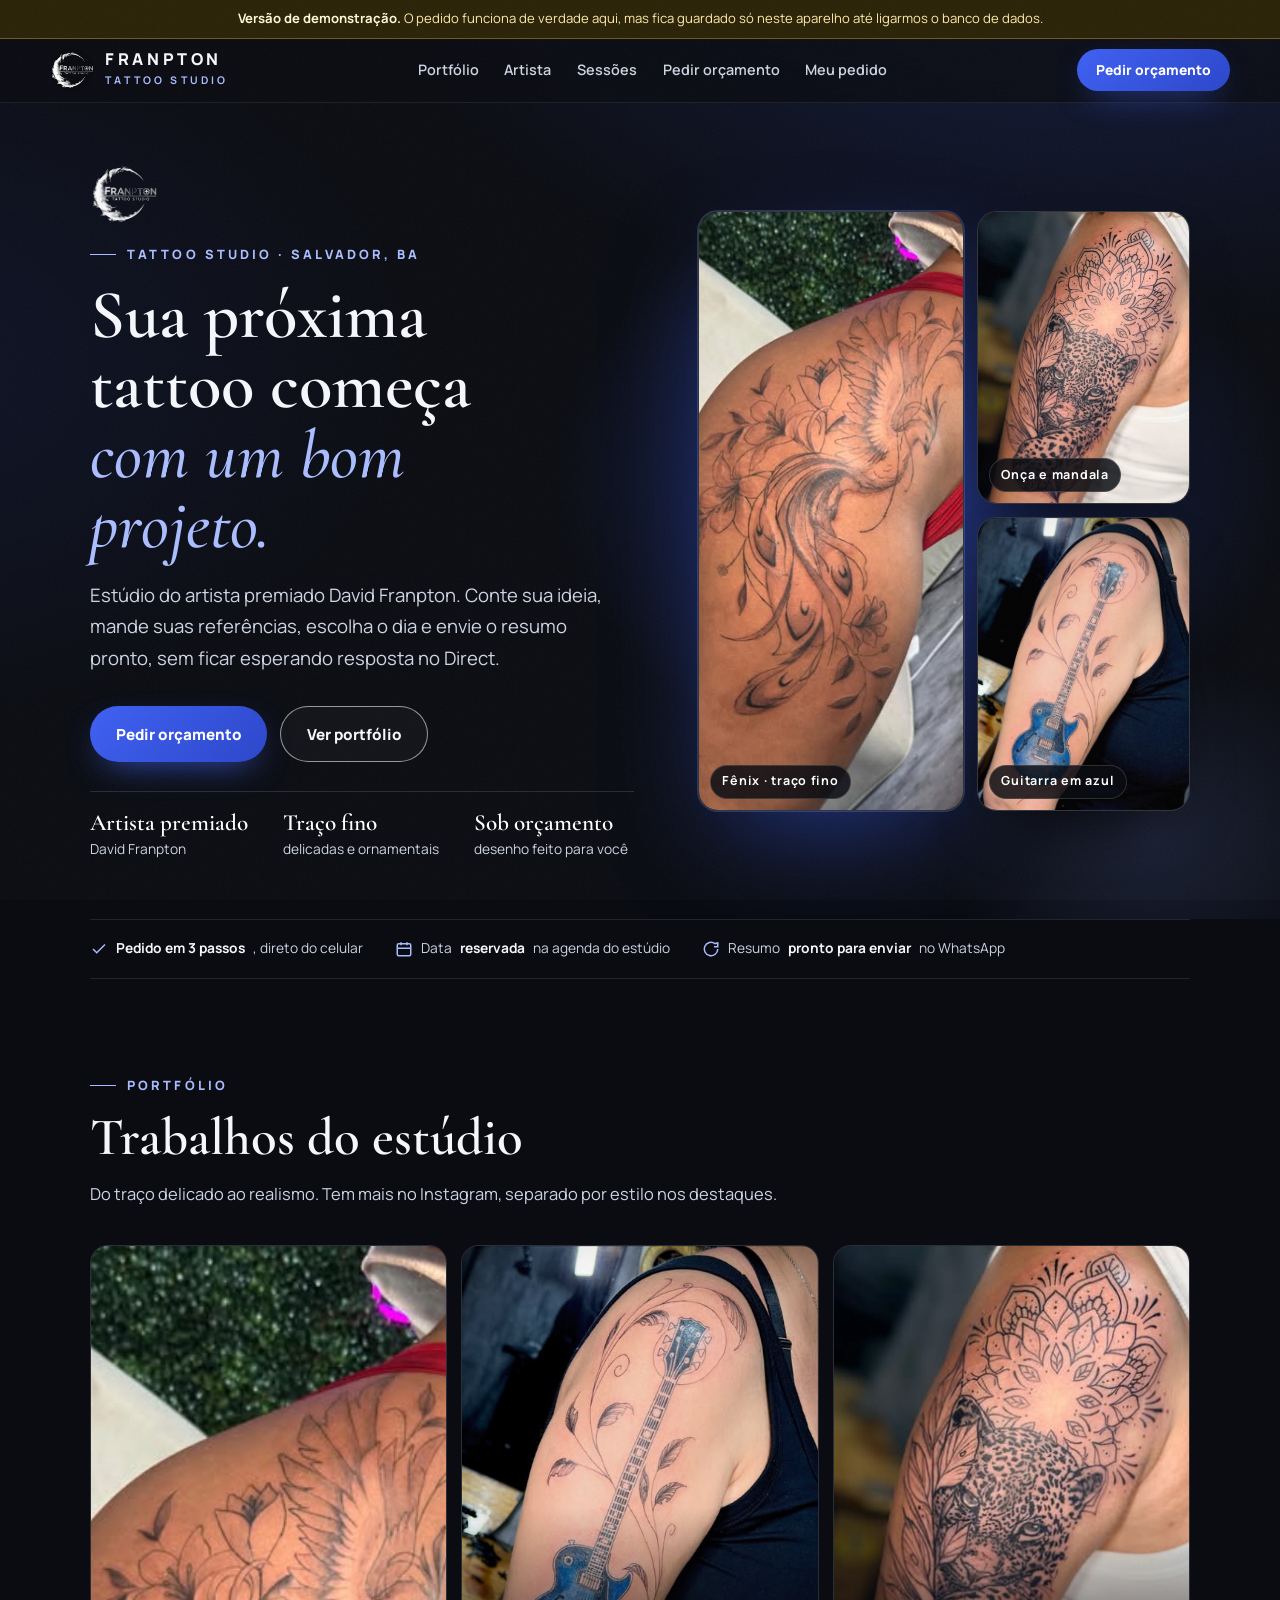
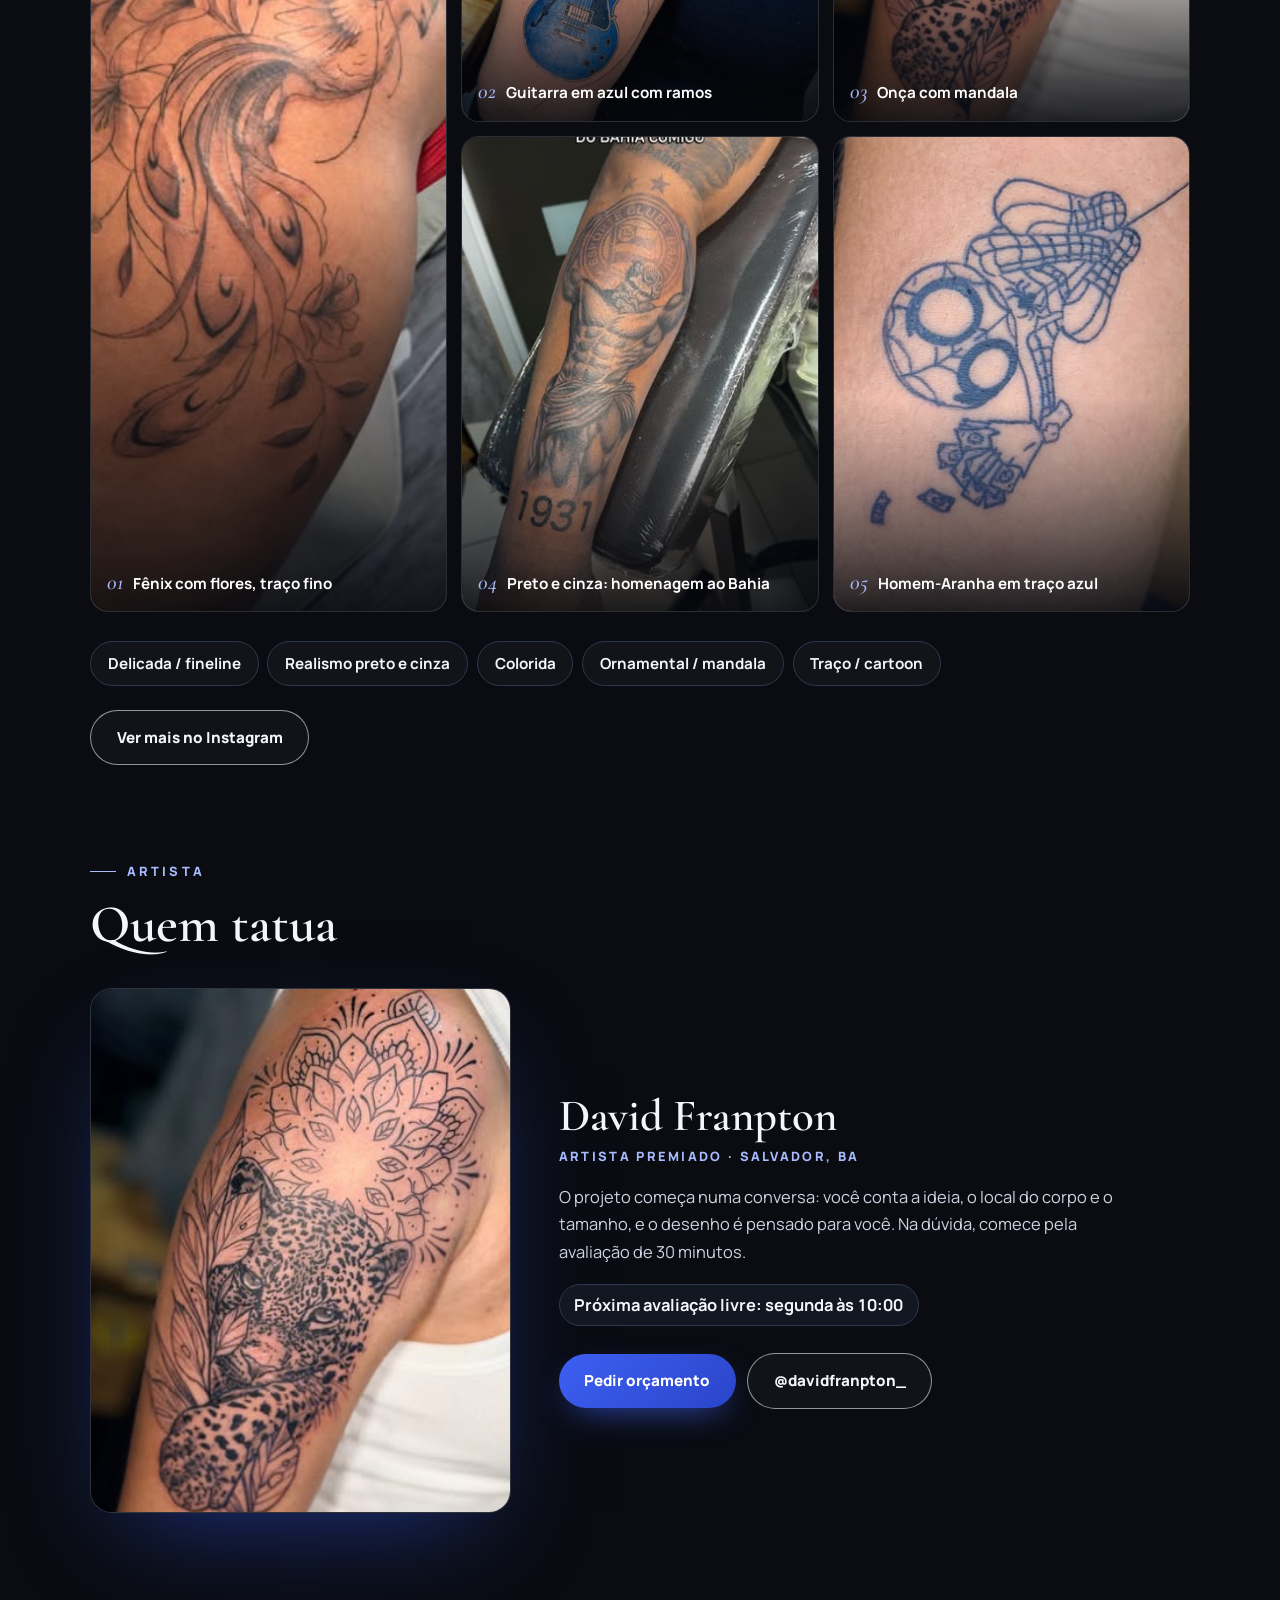
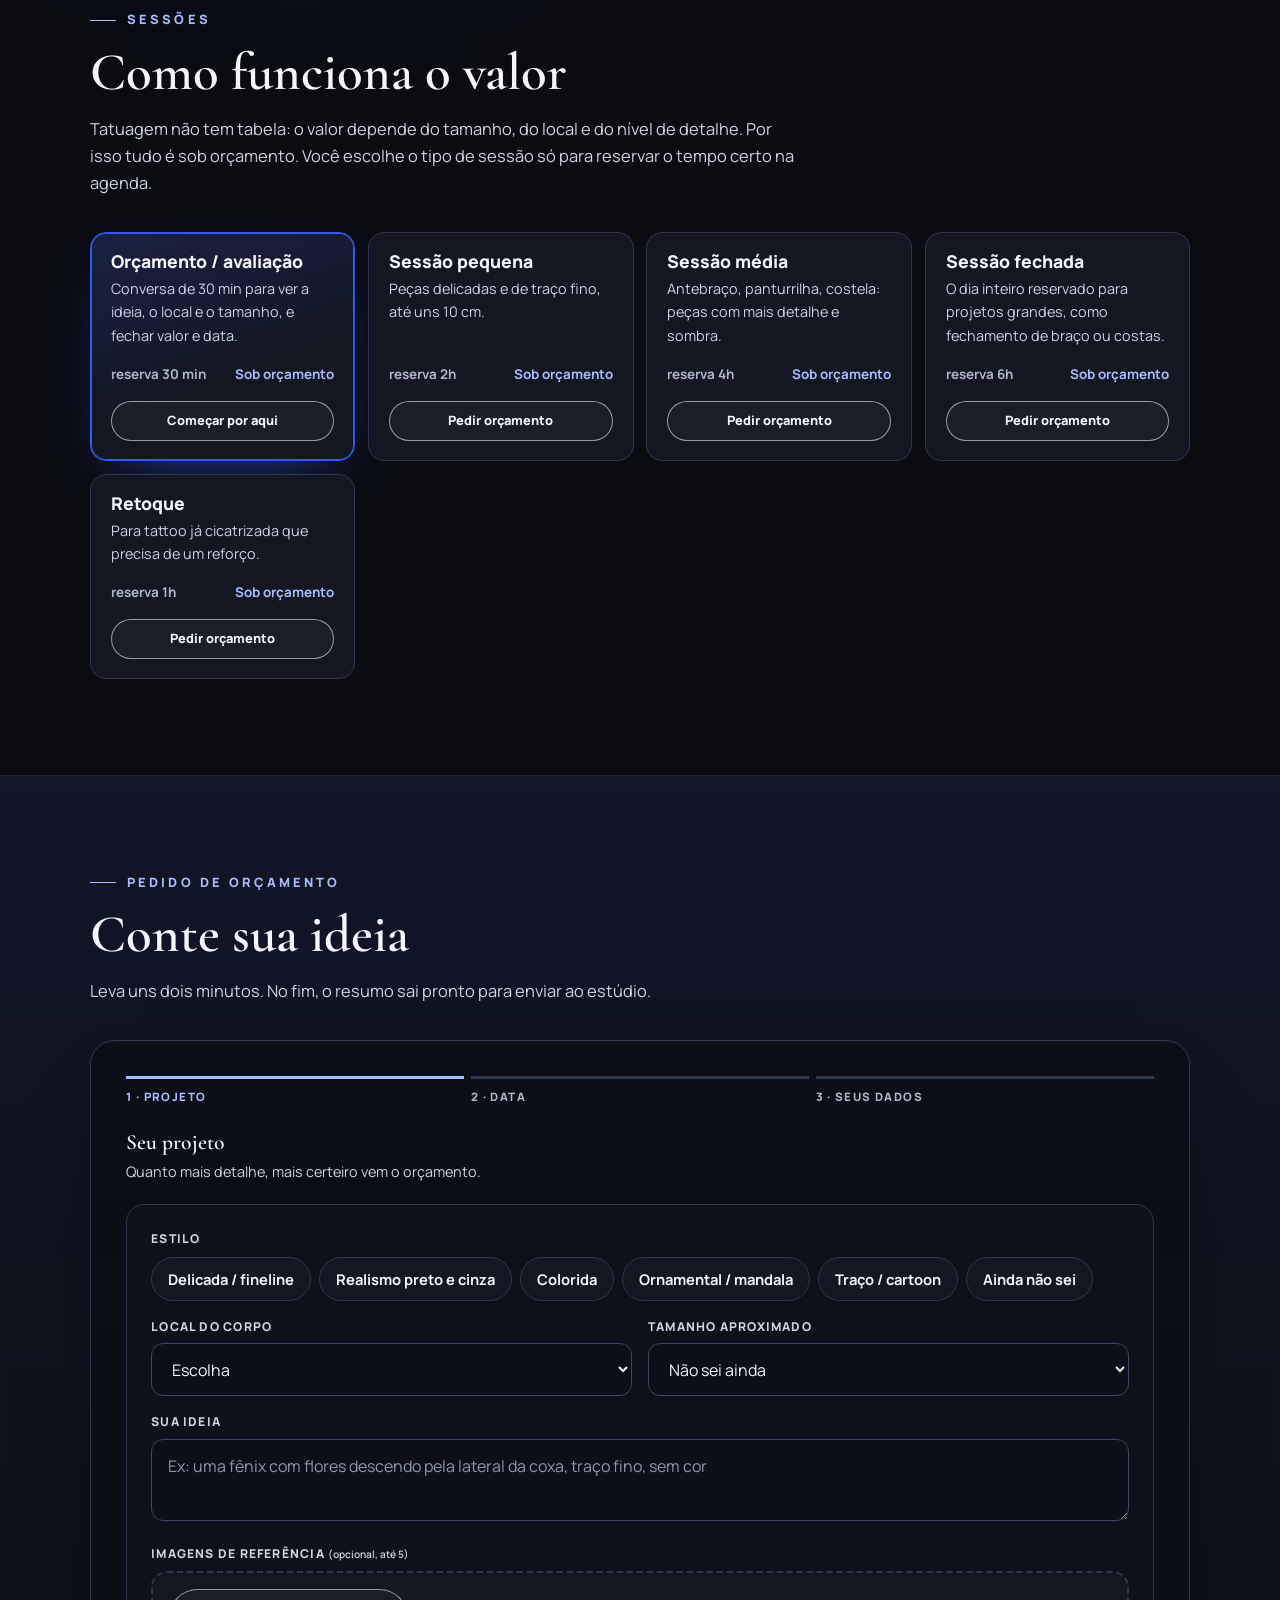
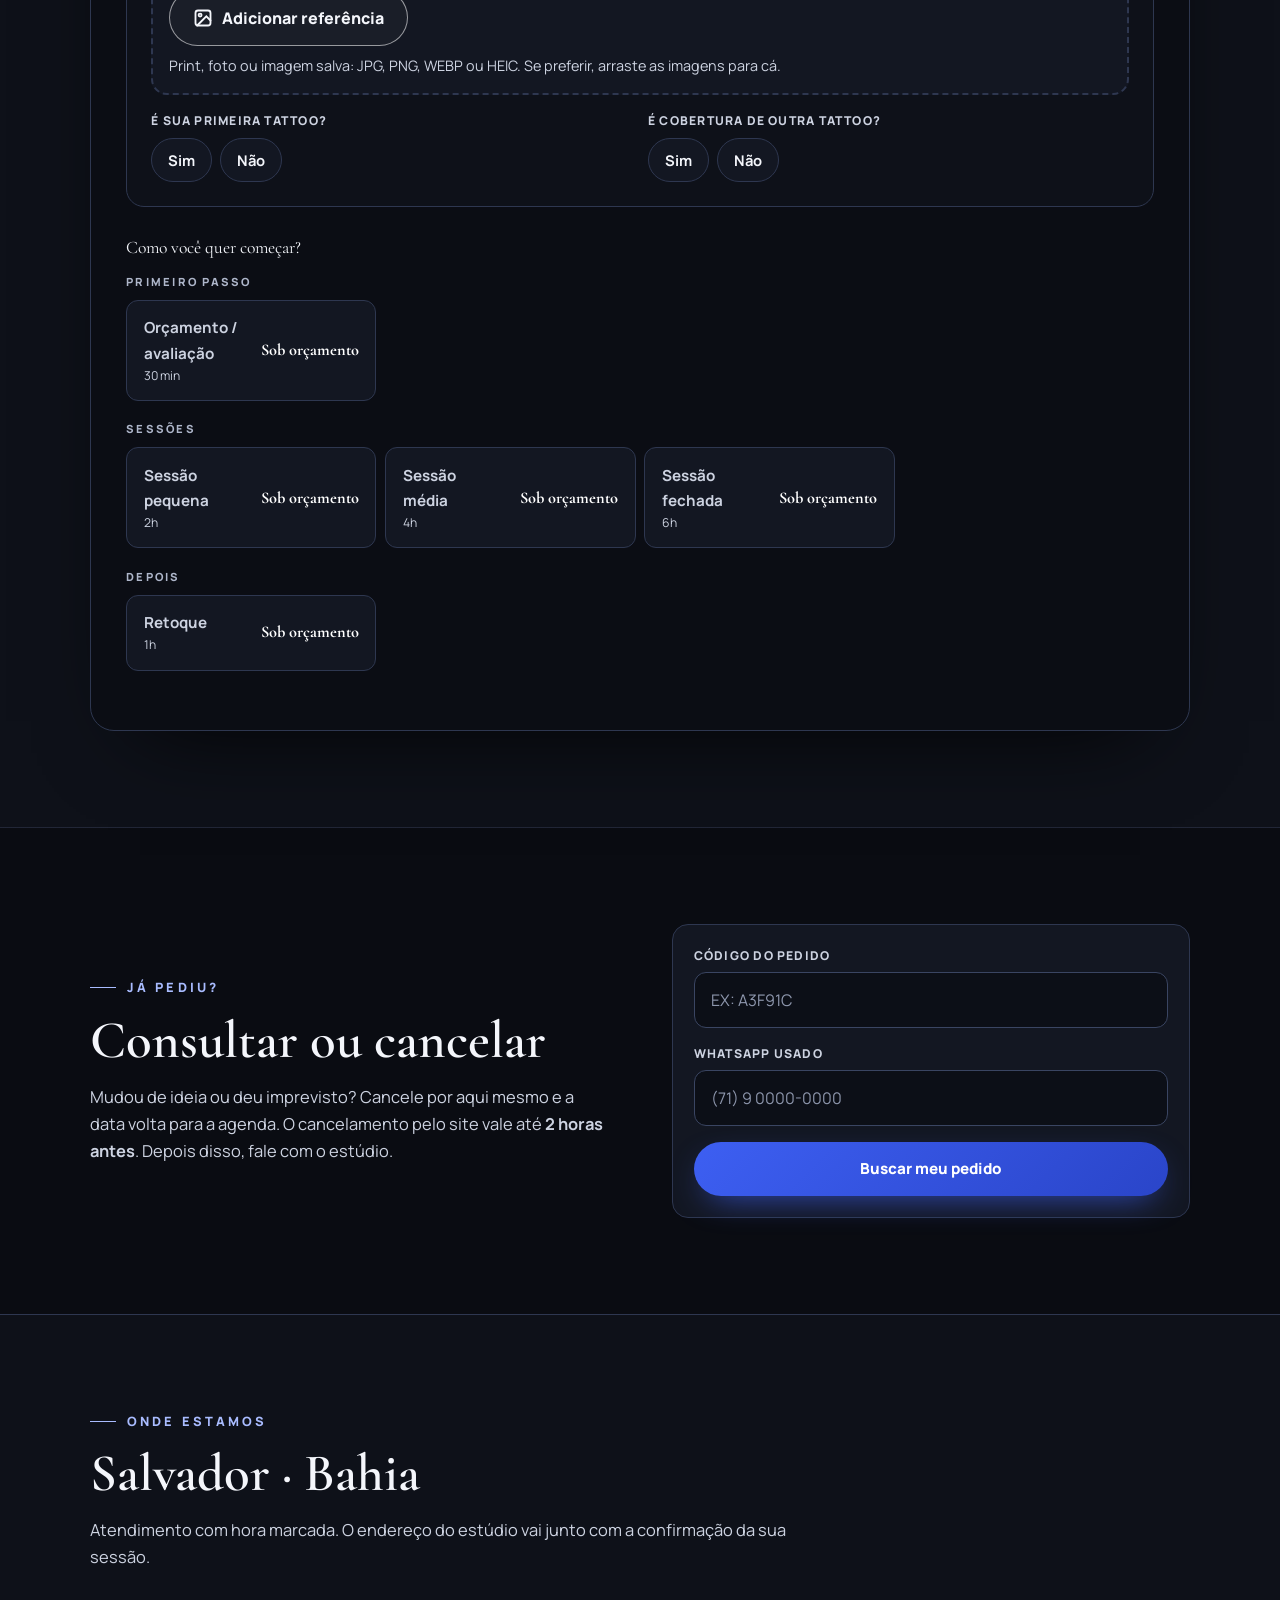
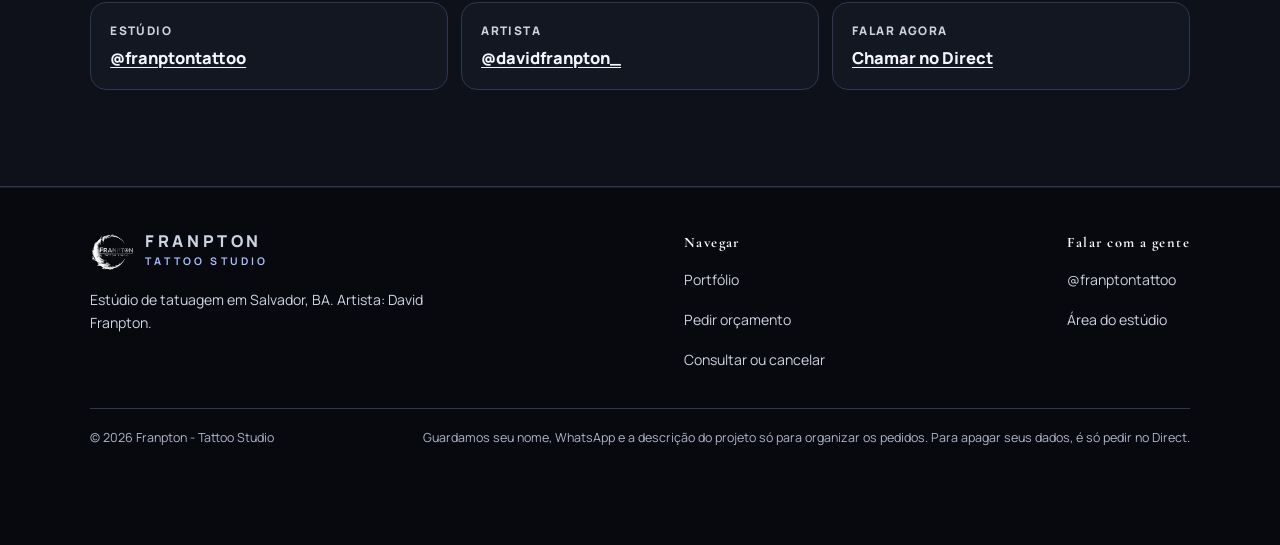
==== commit 6d0580b8: "Atualiza o site" ====
--- a/index.html
+++ b/index.html
@@ -5,7 +5,7 @@
 <meta name="viewport" content="width=device-width, initial-scale=1.0">
 <title>Franpton - Tattoo Studio · Peça seu orçamento em Salvador</title>
 <meta name="description" content="Estúdio de tatuagem em Salvador, BA, do artista premiado David Franpton. Veja o portfólio, conte sua ideia e reserve a data da sua sessão ou avaliação.">
-<meta name="theme-color" content="#FAFAF7">
+<meta name="theme-color" content="#0A0C12">
 <link rel="icon" href="fotos/perfil.jpg">
 
 <meta property="og:type" content="website">
@@ -17,8 +17,8 @@
 
 <link rel="preconnect" href="https://fonts.googleapis.com">
 <link rel="preconnect" href="https://fonts.gstatic.com" crossorigin>
-<link href="https://fonts.googleapis.com/css2?family=Playfair+Display:wght@600;700&family=Manrope:wght@400;500;600;700;800&display=swap" rel="stylesheet">
-<link rel="stylesheet" href="assets/estilo.css?v=20260923223217">
+<link href="https://fonts.googleapis.com/css2?family=Cormorant+Garamond:ital,wght@0,500;0,600;0,700;1,500;1,600&family=Manrope:wght@400;500;600;700;800&display=swap" rel="stylesheet">
+<link rel="stylesheet" href="assets/estilo.css?v=20260924114335">
 
 <script type="application/ld+json">
 {
@@ -57,24 +57,31 @@
 
 <!-- ================= CAPA: portfólio na frente ================= -->
 <section class="capa capa-tattoo">
+  <div class="capa-brilho" aria-hidden="true"></div>
   <div class="wrap capa-in">
     <div class="capa-txt">
+      <img class="capa-logo" src="fotos/perfil.jpg" alt="" width="92" height="92">
       <p class="olho">Tattoo Studio · Salvador, BA</p>
       <h1>Sua próxima tattoo começa <span class="prata-texto">com um bom projeto.</span></h1>
       <p class="lead">
-        Estúdio do artista premiado David Franpton. Conte sua ideia, escolha o dia
-        e mande o resumo pronto, sem ficar esperando resposta no Direct.
+        Estúdio do artista premiado David Franpton. Conte sua ideia, mande suas referências,
+        escolha o dia e envie o resumo pronto, sem ficar esperando resposta no Direct.
       </p>
       <div class="capa-ctas">
         <a class="btn btn-prata" href="#agendar">Pedir orçamento</a>
         <a class="btn btn-linha" href="#portfolio">Ver portfólio</a>
       </div>
+      <ul class="capa-fatos">
+        <li><b>Artista premiado</b><span>David Franpton</span></li>
+        <li><b>Traço fino</b><span>delicadas e ornamentais</span></li>
+        <li><b>Sob orçamento</b><span>desenho feito para você</span></li>
+      </ul>
     </div>
 
     <div class="mosaico" aria-label="Trabalhos do estúdio">
-      <figure><img src="fotos/post-1.jpg" alt="Fênix com flores em traço fino na lateral da coxa."></figure>
-      <figure><img src="fotos/post-4.jpg" style="object-position:50% 40%" alt="Onça com mandala ornamental no braço."></figure>
-      <figure><img src="fotos/post-2.jpg" style="object-position:50% 45%" alt="Guitarra azul com ramos em traço fino no braço."></figure>
+      <figure><img src="fotos/post-1.jpg" alt="Fênix com flores em traço fino na lateral da coxa."><figcaption>Fênix · traço fino</figcaption></figure>
+      <figure><img src="fotos/post-4.jpg" style="object-position:50% 40%" alt="Onça com mandala ornamental no braço."><figcaption>Onça e mandala</figcaption></figure>
+      <figure><img src="fotos/post-2.jpg" style="object-position:50% 45%" alt="Guitarra azul com ramos em traço fino no braço."><figcaption>Guitarra em azul</figcaption></figure>
     </div>
   </div>
 </section>
@@ -94,11 +101,11 @@
     <h2>Trabalhos do estúdio</h2>
     <p class="sub">Do traço delicado ao realismo. Tem mais no Instagram, separado por estilo nos destaques.</p>
     <div class="portfolio">
-      <figure class="grande"><img src="fotos/post-1.jpg" loading="lazy" alt="Fênix com flores em traço fino na lateral da coxa."><figcaption>Fênix com flores, traço fino</figcaption></figure>
-      <figure><img src="fotos/post-2.jpg" loading="lazy" alt="Guitarra azul com ramos em traço fino no braço."><figcaption>Guitarra em azul com ramos</figcaption></figure>
-      <figure><img src="fotos/post-4.jpg" loading="lazy" alt="Onça com mandala ornamental no braço."><figcaption>Onça com mandala</figcaption></figure>
-      <figure><img src="fotos/post-3.jpg" loading="lazy" style="object-position:50% 70%" alt="Tatuagem em preto e cinza em homenagem ao Esporte Clube Bahia no antebraço."><figcaption>Preto e cinza: homenagem ao Bahia</figcaption></figure>
-      <figure><img src="fotos/post-5.jpg" loading="lazy" alt="Homem-Aranha em traço azul."><figcaption>Homem-Aranha em traço azul</figcaption></figure>
+      <figure class="grande"><img src="fotos/post-1.jpg" loading="lazy" alt="Fênix com flores em traço fino na lateral da coxa."><figcaption><i>01</i>Fênix com flores, traço fino</figcaption></figure>
+      <figure><img src="fotos/post-2.jpg" loading="lazy" alt="Guitarra azul com ramos em traço fino no braço."><figcaption><i>02</i>Guitarra em azul com ramos</figcaption></figure>
+      <figure><img src="fotos/post-4.jpg" loading="lazy" alt="Onça com mandala ornamental no braço."><figcaption><i>03</i>Onça com mandala</figcaption></figure>
+      <figure><img src="fotos/post-3.jpg" loading="lazy" style="object-position:50% 70%" alt="Tatuagem em preto e cinza em homenagem ao Esporte Clube Bahia no antebraço."><figcaption><i>04</i>Preto e cinza: homenagem ao Bahia</figcaption></figure>
+      <figure><img src="fotos/post-5.jpg" loading="lazy" alt="Homem-Aranha em traço azul."><figcaption><i>05</i>Homem-Aranha em traço azul</figcaption></figure>
     </div>
     <div class="estilos" id="lista-estilos"></div>
     <div class="acoes">
@@ -251,7 +258,7 @@
             </div>
             <div class="campo">
               <label for="cli-obs">Referência <span style="text-transform:none;letter-spacing:0;font-weight:500">(opcional)</span></label>
-              <textarea id="cli-obs" name="obs" maxlength="240" placeholder="Link de uma imagem de referência, ou algo que o artista precisa saber"></textarea>
+              <textarea id="cli-obs" name="obs" maxlength="240" placeholder="Algo mais que o artista precisa saber (as imagens de referência vão no passo do projeto)"></textarea>
             </div>
           </div>
           <div id="msg-form"></div>
@@ -374,8 +381,8 @@
   Pedir orçamento
 </a>
 
-<script src="assets/config.js?v=20260923223217"></script>
-<script src="assets/tattoo.js?v=20260923223217"></script>
-<script src="assets/agenda.js?v=20260923223217"></script>
+<script src="assets/config.js?v=20260924114335"></script>
+<script src="assets/tattoo.js?v=20260924114335"></script>
+<script src="assets/agenda.js?v=20260924114335"></script>
 </body>
 </html>
--- a/assets/estilo.css
+++ b/assets/estilo.css
@@ -1,35 +1,36 @@
 /* =====================================================================
-   Franpton - Tattoo Studio — folha de estilo
-   Paleta tirada da marca: logo em tinta preta aquarelada sobre fundo
-   branco. Papel claro, tinta preta e um azul-cobalto tirado dos
-   trabalhos coloridos do portfólio. Alto contraste do começo ao fim.
+   Franpton - Tattoo Studio — folha de estilo (tema noite)
+   Marca: tinta preta aquarelada + azul-cobalto dos trabalhos coloridos.
+   Fundo azul-noite profundo com grão sutil e brilho de cobalto, para o
+   traço fino do portfólio acender sobre o escuro. Texto claro com
+   contraste AA folgado (o menor par, cinza-fraco sobre cartão, passa de 8:1).
    ===================================================================== */
 
 :root{
-  --fundo:      #FAFAF7;
-  --grafite:    #FFFFFF;
-  --carvao:     #F2F1EC;
-  --chumbo:     #E6E5DF;
-  --borda:      #CFCEC7;
-
-  --prata:       #1C3FAA;
-  --prata-clara: #0B0B0D;
-  --prata-fundo: #8E8D86;
-  --prata-gradiente: linear-gradient(#111113,#111113);
-
-  --tinta:       #111113;
+  --fundo:      #0A0C12;
+  --grafite:    #131722;
+  --carvao:     #0E1119;
+  --chumbo:     #1C2231;
+  --borda:      #2E3750;
+
+  --prata:       #A9BCFF;
+  --prata-clara: #FFFFFF;
+  --prata-fundo: #4A5A82;
+  --prata-gradiente: linear-gradient(135deg,#3D5FF2 0%,#2A45C9 100%);
+
+  --tinta:       #3558EE;
   --tinta-contra:#FFFFFF;
-  --anel:        rgba(28,63,170,.28);
-  --legenda:     rgba(255,255,255,.94);
-  --legenda-txt: #111113;
-
-  --creme:      #111113;
-  --cinza:      #45454B;
-  --cinza-fraco:#5E5E66;
+  --anel:        rgba(120,150,255,.4);
+  --legenda:     rgba(8,10,16,.84);
+  --legenda-txt: #FFFFFF;
+
+  --creme:      #F4F6FB;
+  --cinza:      #CDD3E1;
+  --cinza-fraco:#AEB6CA;
   --verde-zap:  #25D366;
-  --vermelho:   #B42318;
-
-  --display: 'Playfair Display', Georgia, serif;
+  --vermelho:   #FF8A80;
+
+  --display: 'Cormorant Garamond', 'Cormorant', Georgia, serif;
   --corpo:   'Manrope', system-ui, sans-serif;
 
   --raio:  16px;
@@ -518,82 +519,131 @@
 .aviso-chegada b{color:var(--creme)}
 .aviso-chegada svg{flex:none;color:var(--prata);margin-top:.15rem}
 
-/* ---------- tema claro: troca os tons escuros fixos da base ---------- */
-.topo{background:rgba(250,250,247,.94)}
-.marca img{border-color:var(--borda);background:#fff}
-.marca b{letter-spacing:.06em}
+/* ---------- tema noite: acerta os tons fixos da base ---------- */
+h1,h2,h3,.display,.codigo,.agenda-hora,.metrica b,.dia .num{font-variant-numeric:lining-nums tabular-nums}
+.passo-titulo{font-size:1.45rem}
+.agenda-hora{font-family:var(--corpo);font-weight:800;font-size:1.1rem}
+body{
+  background:
+    radial-gradient(1200px 700px at 85% -10%, rgba(53,88,238,.22), transparent 60%),
+    radial-gradient(900px 600px at -10% 40%, rgba(53,88,238,.10), transparent 60%),
+    var(--fundo);
+  background-attachment:fixed;
+  font-size:1.03rem;
+}
+/* grão de papel bem leve por cima de tudo (não pega clique) */
+body::after{
+  content:"";position:fixed;inset:0;pointer-events:none;z-index:200;opacity:.05;
+  background-image:url("data:image/svg+xml;utf8,<svg xmlns='http://www.w3.org/2000/svg' width='180' height='180'><filter id='g'><feTurbulence type='fractalNoise' baseFrequency='.85' numOctaves='2' stitchTiles='stitch'/><feColorMatrix values='0 0 0 0 1 0 0 0 0 1 0 0 0 0 1 0 0 0 .7 0'/></filter><rect width='100%' height='100%' filter='url(%23g)'/></svg>");
+}
+h1,h2,h3,.display{font-weight:600;letter-spacing:0}
+h2{font-size:clamp(2.2rem,5vw,3.3rem);line-height:1.05}
+.olho{color:var(--prata);font-size:.8rem}
+.topo{background:rgba(10,12,18,.8);border-bottom-color:rgba(255,255,255,.08)}
+.marca img{border:0;border-radius:50%;background:#000;filter:invert(1) grayscale(1) contrast(1.25);mix-blend-mode:screen}
+.marca b{font-family:var(--corpo);font-weight:800;font-size:1.02rem;letter-spacing:.22em}
+.marca small{color:var(--prata)}
+.menu a{color:var(--cinza)}
+.menu a:hover{color:#fff}
 .capa::after{background:none}
 .capa p.lead{color:var(--cinza)}
-.btn-linha{border:1.5px solid var(--creme);background:transparent}
-.btn-linha:hover{border-color:var(--prata);color:var(--prata)}
+.btn-linha{border:1.5px solid rgba(255,255,255,.55);background:rgba(255,255,255,.03);color:var(--creme)}
+.btn-linha:hover{border-color:var(--prata);color:#fff;background:rgba(120,150,255,.1)}
 .btn-zap{color:#04220F}
-.faixa-demo{background:#FFF4C2;border-bottom:1px solid #E3CF6E;color:#3A3000}
-.faixa-demo b{color:#1F1A00}
-.rodape{background:#F2F1EC}
-.aviso-erro{background:#FDECEA;border-color:#E9A39C;color:#7A1A10}
-.aviso-ok{background:#E8F7EE;border-color:#8FD3AA;color:#0E4D29}
-.tag-ok{background:#E3F4EA;color:#0E4D29}
-.tag-off{background:#FBE7E5;color:#7A1A10}
-.tag-barbeiro{background:#E6EBF8;color:#1C3FAA}
-.opcao[aria-pressed="true"],.barbeiro-opcao[aria-pressed="true"]{background:#EEF1FA}
-.hora:hover{background:#EEF1FA}
-.painel{box-shadow:0 30px 60px -45px rgba(0,0,0,.35)}
-.agendar{background:var(--carvao)}
-.status[data-aberto]{color:#0E4D29}
-h1,h2{letter-spacing:0}
+.faixa-demo{background:#2A2207;border-bottom:1px solid #6B5A1E;color:#FFE9A8}
+.faixa-demo b{color:#FFF6D6}
+.rodape{background:#07090E;border-top-color:rgba(255,255,255,.08)}
+.aviso-erro{background:rgba(255,138,128,.1);border-color:var(--vermelho);color:#FFDAD6}
+.aviso-ok{background:rgba(37,211,102,.1);border-color:rgba(37,211,102,.5);color:#C6F5D8}
+.tag-ok{background:rgba(37,211,102,.16);color:#C6F5D8}
+.tag-off{background:rgba(255,138,128,.16);color:#FFDAD6}
+.tag-barbeiro{background:rgba(120,150,255,.18);color:#D5DEFF}
+.opcao[aria-pressed="true"],.barbeiro-opcao[aria-pressed="true"]{background:rgba(53,88,238,.16)}
+.hora:hover{background:rgba(53,88,238,.2)}
+.painel{background:rgba(10,12,18,.72);border-color:var(--borda);box-shadow:0 40px 90px -50px #000, inset 0 1px 0 rgba(255,255,255,.04)}
+.agendar{background:linear-gradient(180deg,rgba(53,88,238,.07),rgba(53,88,238,0) 50%),var(--carvao);border-color:rgba(255,255,255,.07)}
+.status[data-aberto]{color:#C6F5D8}
+.campo input,.campo textarea,.campo select{background:#0C0F17;border-color:#3A4562}
+.campo input::placeholder,.campo textarea::placeholder{color:#8E97AD}
+.selos{border-color:rgba(255,255,255,.1);color:var(--cinza)}
+.selos svg{color:var(--prata)}
 /* =====================================================================
    Tatuagem — peças próprias: portfólio na capa, pedido de projeto
    (estilo, local, tamanho, ideia) e tipos de sessão sob orçamento.
    ===================================================================== */
 
-/* botões e destaques usam a cor de ação da marca */
-.btn-prata,.flutua{background:var(--tinta);color:var(--tinta-contra);box-shadow:none}
-.btn-prata:hover{box-shadow:0 0 0 3px var(--anel)}
+/* botões e destaques usam a cor de ação da marca (cobalto, texto branco 5:1+) */
+.btn-prata,.flutua{background:var(--prata-gradiente);color:#fff;box-shadow:0 12px 34px -14px rgba(61,95,242,.9)}
+.btn-prata:hover{box-shadow:0 0 0 3px var(--anel),0 14px 36px -12px rgba(61,95,242,1)}
 .dia[aria-pressed="true"]{background:var(--tinta);border-color:var(--tinta);color:var(--tinta-contra)}
-.dia[aria-pressed="true"] .sem,.dia[aria-pressed="true"] .mes{color:var(--tinta-contra);opacity:.85}
-.selo-ok{background:var(--tinta);color:var(--tinta-contra)}
-.prata-texto{background:none;-webkit-text-fill-color:currentColor;color:var(--prata)}
-
-/* capa: texto + mosaico do portfólio */
-.capa-tattoo{min-height:auto}
-.capa-tattoo .capa-in{grid-template-columns:1fr 1fr;padding-block:clamp(2.2rem,6vw,4.5rem)}
-.capa-tattoo h1{font-size:clamp(2.3rem,5.8vw,4rem);max-width:15ch;margin-top:.6rem}
-.mosaico{display:grid;grid-template-columns:1.25fr 1fr;grid-template-rows:1fr 1fr;gap:.6rem;height:min(78vh,620px)}
-.mosaico figure{margin:0;border-radius:18px;overflow:hidden;border:1px solid var(--borda);background:var(--carvao);position:relative}
-.mosaico figure:first-child{grid-row:span 2}
+.dia[aria-pressed="true"] .sem,.dia[aria-pressed="true"] .mes{color:var(--tinta-contra);opacity:.92}
+.selo-ok{background:var(--prata-gradiente);color:#fff;box-shadow:0 0 0 8px rgba(53,88,238,.16)}
+.prata-texto{background:none;-webkit-text-fill-color:currentColor;color:var(--prata);font-style:italic;font-weight:500}
+
+/* capa: texto + mosaico do portfólio acendendo sobre o escuro */
+.capa-tattoo{min-height:auto;overflow:hidden;isolation:auto}
+.capa-brilho{position:absolute;inset:0;z-index:-1;pointer-events:none;
+  background:
+    radial-gradient(520px 420px at 72% 46%, rgba(53,88,238,.34), transparent 70%),
+    radial-gradient(300px 260px at 90% 90%, rgba(120,150,255,.14), transparent 70%)}
+.capa-tattoo .capa-in{grid-template-columns:1.05fr .95fr;padding-block:clamp(2rem,5vw,3.6rem)}
+.capa-logo{width:68px;height:68px;border-radius:50%;margin-bottom:1rem;background:#000;
+  filter:invert(1) grayscale(1) contrast(1.2);mix-blend-mode:screen}
+.capa-tattoo h1{font-size:clamp(2.5rem,5.4vw,4.3rem);line-height:1.02;max-width:14ch;margin-top:.4rem;font-weight:600}
+.capa-tattoo .lead{font-size:clamp(1.05rem,2vw,1.2rem);line-height:1.7;color:var(--cinza)}
+.capa-fatos{list-style:none;display:grid;grid-template-columns:repeat(3,auto);justify-content:start;gap:1rem 2.2rem;margin-top:1.8rem;padding-top:1.2rem;border-top:1px solid rgba(255,255,255,.12)}
+.capa-fatos li{display:flex;flex-direction:column;gap:.1rem}
+.capa-fatos b{font-family:var(--display);font-size:1.45rem;font-weight:600;line-height:1.1;color:#fff}
+.capa-fatos span{font-size:.86rem;color:var(--cinza)}
+.mosaico{display:grid;grid-template-columns:1.25fr 1fr;grid-template-rows:1fr 1fr;gap:.8rem;height:min(76vh,600px)}
+.mosaico figure{margin:0;border-radius:20px;overflow:hidden;border:1px solid rgba(255,255,255,.14);background:var(--carvao);position:relative;
+  box-shadow:0 30px 70px -35px #000}
+.mosaico figure:first-child{grid-row:span 2;box-shadow:0 0 0 1px rgba(120,150,255,.25),0 40px 110px -30px rgba(53,88,238,.55)}
 .mosaico img{width:100%;height:100%;object-fit:cover}
+.mosaico figcaption{position:absolute;left:.7rem;bottom:.7rem;font-size:.78rem;font-weight:700;letter-spacing:.06em;
+  background:var(--legenda);color:#fff;padding:.35rem .7rem;border-radius:100px;border:1px solid rgba(255,255,255,.14)}
 @media(max-width:900px){
   .capa-tattoo .capa-in{grid-template-columns:1fr}
-  .mosaico{height:auto;grid-template-rows:none;grid-template-columns:1.2fr 1fr 1fr}
-  .mosaico figure{aspect-ratio:3/4}
+  .mosaico{height:auto;grid-template-rows:none;grid-template-columns:1.2fr 1fr 1fr;gap:.5rem}
+  .mosaico figure{aspect-ratio:3/4;border-radius:14px}
   .mosaico figure:first-child{grid-row:auto}
-}
-
-/* portfólio */
-.portfolio{display:grid;grid-template-columns:repeat(3,1fr);gap:.7rem;margin-top:2.2rem}
-.portfolio figure{margin:0;border-radius:16px;overflow:hidden;border:1px solid var(--borda);background:var(--carvao);position:relative;aspect-ratio:3/4}
+  .mosaico figcaption{display:none}
+  .capa-logo{display:none}
+  .capa-fatos{grid-template-columns:repeat(3,1fr);gap:.8rem}
+  .capa-fatos b{font-size:1.12rem}
+  .capa-fatos span{font-size:.8rem}
+}
+
+/* portfólio: galeria escura, legenda em vidro, número editorial */
+.portfolio{display:grid;grid-template-columns:repeat(3,1fr);gap:.9rem;margin-top:2.4rem}
+.portfolio figure{margin:0;border-radius:18px;overflow:hidden;border:1px solid rgba(255,255,255,.12);background:var(--carvao);position:relative;aspect-ratio:3/4;
+  transition:box-shadow .3s ease, border-color .3s ease}
+.portfolio figure:hover{border-color:rgba(120,150,255,.5);box-shadow:0 30px 80px -30px rgba(53,88,238,.6)}
 .portfolio figure.grande{grid-row:span 2;aspect-ratio:auto}
-.portfolio img{width:100%;height:100%;object-fit:cover;transition:transform .5s ease}
-.portfolio figure:hover img{transform:scale(1.03)}
+.portfolio img{width:100%;height:100%;object-fit:cover;transition:transform .6s ease}
+.portfolio figure:hover img{transform:scale(1.04)}
+.portfolio figure::after{content:"";position:absolute;inset:auto 0 0 0;height:45%;background:linear-gradient(180deg,transparent,rgba(5,7,12,.88));pointer-events:none}
 .portfolio figcaption{
-  position:absolute;left:.6rem;right:.6rem;bottom:.6rem;font-size:.82rem;font-weight:700;line-height:1.35;
-  background:var(--legenda);color:var(--legenda-txt);padding:.45rem .7rem;border-radius:10px;
-}
+  position:absolute;left:1rem;right:1rem;bottom:.9rem;z-index:1;font-size:.95rem;font-weight:700;line-height:1.35;color:#fff;
+  display:flex;align-items:baseline;gap:.6rem;
+}
+.portfolio figcaption i{font-family:var(--display);font-style:italic;font-weight:500;font-size:1.35rem;color:var(--prata);flex:none}
 @media(max-width:700px){
-  .portfolio{grid-template-columns:1fr 1fr}
+  .portfolio{grid-template-columns:1fr 1fr;gap:.6rem}
   .portfolio figure.grande{grid-row:auto;grid-column:span 2;aspect-ratio:4/5}
+  .portfolio figcaption{font-size:.86rem;left:.7rem;right:.7rem;bottom:.6rem}
 }
 
 /* estilos */
 .estilos{display:flex;flex-wrap:wrap;gap:.55rem;margin-top:1.8rem}
-.estilos span{padding:.55rem 1rem;border-radius:100px;border:1.5px solid var(--borda);font-weight:700;font-size:.95rem;background:var(--grafite)}
+.estilos span{padding:.55rem 1.05rem;border-radius:100px;border:1.5px solid var(--borda);font-weight:700;font-size:.95rem;background:rgba(255,255,255,.03)}
 
 /* artista */
 .artista{display:grid;grid-template-columns:minmax(0,.8fr) minmax(0,1.2fr);gap:clamp(1.5rem,4vw,3rem);align-items:center;margin-top:2.2rem}
-.artista-foto{margin:0;border-radius:22px;overflow:hidden;border:1px solid var(--borda);aspect-ratio:4/5;background:var(--carvao)}
+.artista-foto{margin:0;border-radius:22px;overflow:hidden;border:1px solid rgba(255,255,255,.14);aspect-ratio:4/5;background:var(--carvao);box-shadow:0 40px 100px -40px rgba(53,88,238,.55)}
 .artista-foto img{width:100%;height:100%;object-fit:cover}
 .artista-foto .iniciais{font-size:4rem}
-.artista h3{font-size:clamp(1.6rem,3.4vw,2.2rem)}
+.artista h3{font-size:clamp(2rem,4vw,2.8rem)}
 .artista .cargo{font-size:.8rem;letter-spacing:.18em;text-transform:uppercase;font-weight:800;color:var(--prata);margin:.3rem 0 1rem}
 .artista p{color:var(--cinza);max-width:36rem}
 .artista .livre{display:inline-flex;gap:.4rem;align-items:center;margin:1.2rem 0 .2rem;font-weight:700;font-variant-numeric:tabular-nums;
@@ -608,7 +658,8 @@
 .tipo .meta{display:flex;justify-content:space-between;align-items:center;gap:.6rem;margin-top:.6rem;font-size:.84rem;font-weight:700}
 .tipo .meta span{color:var(--cinza-fraco)}
 .tipo .meta b{color:var(--prata)}
-.tipo.destaque{border-color:var(--tinta);box-shadow:inset 0 0 0 1px var(--tinta)}
+.tipo.destaque{border-color:var(--tinta);box-shadow:inset 0 0 0 1px var(--tinta),0 24px 60px -30px rgba(53,88,238,.7);background:linear-gradient(160deg,rgba(53,88,238,.16),rgba(53,88,238,0) 60%),var(--grafite)}
+.tipo h3{font-size:1.1rem}
 
 /* pedido: bloco do projeto */
 .projeto{background:var(--carvao);border:1px solid var(--borda);border-radius:18px;padding:clamp(1rem,3vw,1.5rem);margin-bottom:1.6rem}
@@ -634,3 +685,46 @@
 .copiado{font-size:.86rem;color:var(--cinza);margin-top:.6rem;min-height:1.2em}
 .paises{display:flex;flex-wrap:wrap;gap:.5rem;margin-top:1.4rem}
 .paises span{padding:.5rem .95rem;border-radius:100px;border:1.5px solid var(--borda);font-weight:700;background:var(--grafite)}
+
+/* =====================================================================
+   Imagens de referência (pedido) + lupa do painel — igual nos dois sites
+   ===================================================================== */
+.anexos .rotulo-campo small{text-transform:none;letter-spacing:0;font-weight:600}
+.anexo-zona{
+  display:flex;flex-direction:column;align-items:flex-start;gap:.55rem;
+  padding:1rem;border:2px dashed var(--borda);border-radius:16px;background:var(--grafite);
+  transition:border-color .15s, background .15s;
+}
+.anexo-zona.arrastando{border-color:var(--prata);background:var(--chumbo)}
+.anexo-add{min-height:56px;font-size:1rem;padding:.9rem 1.4rem;gap:.6rem}
+.anexo-add:disabled{opacity:.6}
+.anexo-dica{font-size:.9rem;color:var(--cinza);line-height:1.5}
+.so-desktop{display:none}
+@media(hover:hover) and (pointer:fine){ .so-desktop{display:inline} }
+@media(max-width:600px){ .anexo-add{width:100%} }
+.anexo-lista{list-style:none;display:flex;flex-wrap:wrap;gap:.6rem;margin-top:.7rem}
+.anexo-lista:empty{display:none}
+.anexo-lista li{position:relative;width:88px;height:88px;border-radius:12px;overflow:hidden;border:1.5px solid var(--borda);background:var(--chumbo)}
+.anexo-lista img{width:100%;height:100%;object-fit:cover}
+.anexo-tira{
+  position:absolute;top:4px;right:4px;width:34px;height:34px;border-radius:50%;
+  display:grid;place-items:center;background:rgba(0,0,0,.82);color:#fff;border:1.5px solid rgba(255,255,255,.7);
+}
+.anexo-tira:hover{background:#000}
+.anexo-tira::before{content:"";position:absolute;inset:-6px}
+.anexo-msg .aviso{margin:.6rem 0 0}
+.anexo-ok{
+  max-width:34rem;margin:0 auto 1rem;padding:.7rem 1rem;border-radius:12px;font-weight:700;font-size:.95rem;
+  border:1px solid rgba(37,211,102,.45);background:rgba(37,211,102,.1);color:var(--creme);
+}
+.anexo-ok.anexo-falhou{border-color:var(--vermelho);background:transparent}
+/* painel */
+.anexo-admin{margin-top:.55rem}
+.anexo-admin .anexo-lista{margin-top:0}
+.anexo-admin .anexo-lista li{width:72px;height:72px}
+.anexo-admin .anexo-lista button{display:block;width:100%;height:100%;cursor:zoom-in}
+.anexo-admin > span{display:block;margin-top:.4rem;font-size:.82rem}
+.lupa{margin:auto;max-width:min(94vw,1000px);max-height:94vh;padding:0;border:1px solid var(--borda);border-radius:16px;background:var(--fundo);color:var(--creme)}
+.lupa::backdrop{background:rgba(0,0,0,.82)}
+.lupa-topo{display:flex;align-items:center;justify-content:space-between;gap:1rem;padding:.6rem .6rem .6rem 1rem}
+.lupa img{display:block;max-width:100%;max-height:calc(94vh - 64px);margin:0 auto;object-fit:contain}
